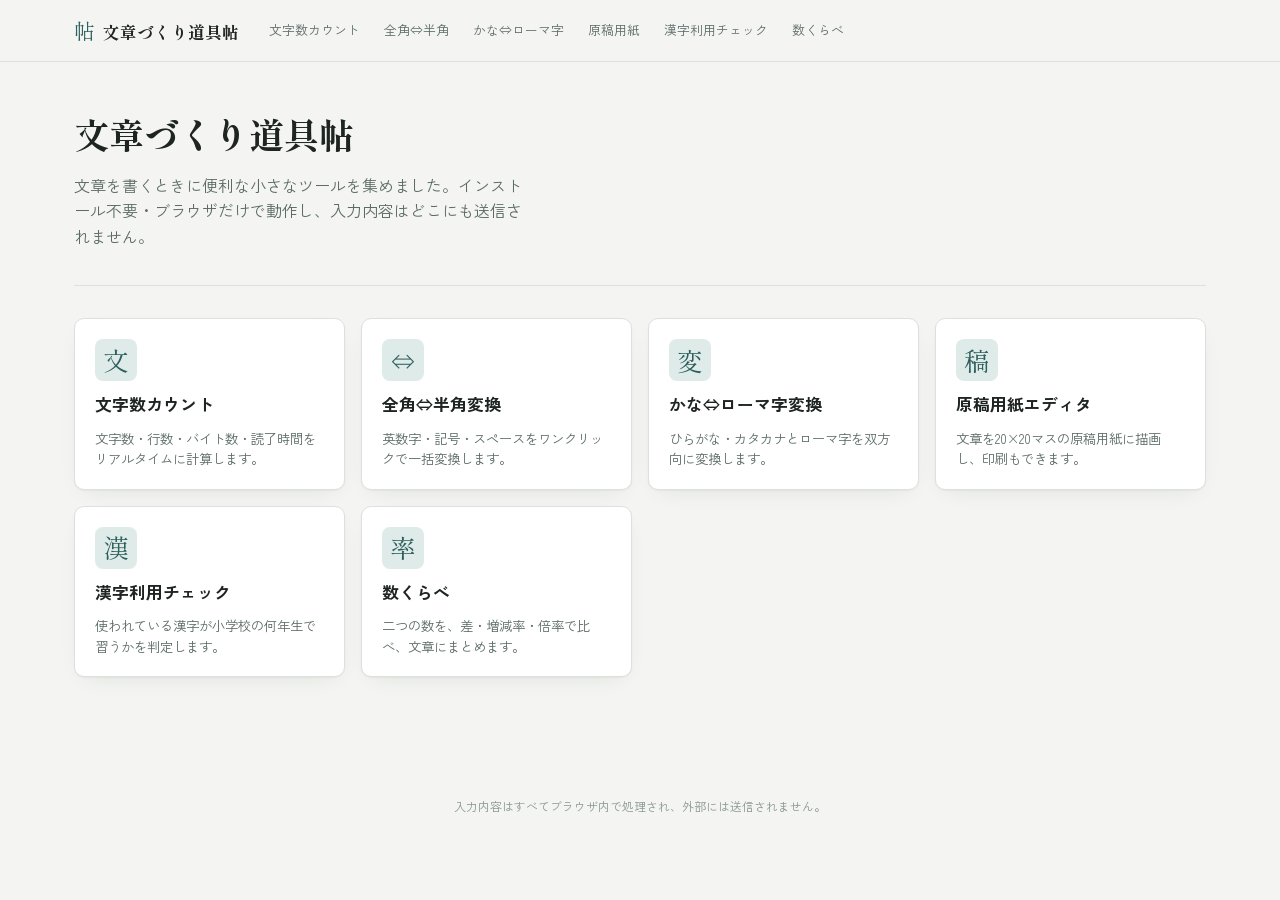
==== index.html @ d32aa41b "数くらべ: 文章枠に小見出しを追加、注意文の余白調整、ツール名を変更 1. 結果タイルと文章枠が並列に見えていたため、文章枠の直上に    既存の小見出し(.stat-group h2)に準じたスタイ" ====
<!DOCTYPE html>
<html lang="ja">
<head>
<meta charset="UTF-8">
<meta name="viewport" content="width=device-width, initial-scale=1">
<title>文章づくり道具帖</title>
<link rel="preconnect" href="https://fonts.googleapis.com">
<link rel="stylesheet" href="https://fonts.googleapis.com/css2?family=Shippori+Mincho:wght@500;700;800&family=Zen+Kaku+Gothic+New:wght@400;500;700&family=JetBrains+Mono:wght@400;500;600&display=swap">
<style>
  :root{
    --bg: #F4F5F2;
    --surface: #FFFFFF;
    --surface-sunken: #ECEFEC;
    --ink: #1D2422;
    --ink-soft: #5C6B67;
    --ink-faint: #8B9793;
    --accent: #2C5F5E;
    --accent-strong: #1B4443;
    --accent-soft: #DFEBE8;
    --line: #DBE1DD;
    --line-strong: #C3CCC7;
    --warn: #A6572B;
    --shadow: 0 1px 2px rgba(20,30,28,0.04), 0 8px 24px -12px rgba(20,30,28,0.12);
    --radius: 10px;
    --g1: #B5892B; --g2: #B0672D; --g3: #A8502F; --g4: #2C5F5E; --g5: #33628F; --g6: #5B4E8F; --gx: #8B9793;
    --g1-bg: #F6ECD6; --g2-bg: #F5E4D6; --g3-bg: #F3DFDA; --g4-bg: #DFEBE8; --g5-bg: #DEE7F0; --g6-bg: #E6E1F0; --gx-bg: #E9EBE9;
  }
  @media (prefers-color-scheme: dark){
    :root:not([data-theme="light"]){
      --bg: #141917; --surface: #1C2321; --surface-sunken: #171D1B;
      --ink: #E8EDEB; --ink-soft: #9DACA7; --ink-faint: #6B7975;
      --accent: #6FBFB4; --accent-strong: #8FD4C9; --accent-soft: #223330;
      --line: #2B3634; --line-strong: #3A4744; --warn: #E0925E;
      --shadow: 0 1px 2px rgba(0,0,0,0.3), 0 8px 24px -12px rgba(0,0,0,0.5);
      --g1: #D9B463; --g2: #D6935F; --g3: #D07F63; --g4: #6FBFB4; --g5: #7FA8D6; --g6: #A79AD9; --gx: #8B9793;
      --g1-bg: #2E2A1C; --g2-bg: #2E241B; --g3-bg: #2E211D; --g4-bg: #1C2A28; --g5-bg: #1C242E; --g6-bg: #26212E; --gx-bg: #22282A;
    }
  }
  :root[data-theme="dark"]{
    --bg: #141917; --surface: #1C2321; --surface-sunken: #171D1B;
    --ink: #E8EDEB; --ink-soft: #9DACA7; --ink-faint: #6B7975;
    --accent: #6FBFB4; --accent-strong: #8FD4C9; --accent-soft: #223330;
    --line: #2B3634; --line-strong: #3A4744; --warn: #E0925E;
    --shadow: 0 1px 2px rgba(0,0,0,0.3), 0 8px 24px -12px rgba(0,0,0,0.5);
    --g1: #D9B463; --g2: #D6935F; --g3: #D07F63; --g4: #6FBFB4; --g5: #7FA8D6; --g6: #A79AD9; --gx: #8B9793;
    --g1-bg: #2E2A1C; --g2-bg: #2E241B; --g3-bg: #2E211D; --g4-bg: #1C2A28; --g5-bg: #1C242E; --g6-bg: #26212E; --gx-bg: #22282A;
  }

  *{ box-sizing: border-box; }
  body{
    margin: 0;
    background: var(--bg);
    color: var(--ink);
    font-family: "Zen Kaku Gothic New", "Hiragino Kaku Gothic ProN", "Yu Gothic", sans-serif;
    line-height: 1.6;
    -webkit-font-smoothing: antialiased;
  }
  a{ color: inherit; }
  .wrap{ max-width: 1180px; margin: 0 auto; padding: 0 24px 80px; }

  /* ---- top nav ---- */
  header.site-nav{
    position: sticky; top: 0; z-index: 20;
    background: var(--bg);
    border-bottom: 1px solid var(--line);
    backdrop-filter: blur(6px);
  }
  .nav-inner{
    max-width: 1180px; margin: 0 auto; padding: 14px 24px;
    display: flex; align-items: center; gap: 20px; flex-wrap: wrap;
  }
  .brand-link{ display: flex; align-items: baseline; gap: 8px; text-decoration: none; flex: none; }
  .brand-link .mark{ font-family: "Shippori Mincho", serif; font-size: 1.3rem; color: var(--accent); }
  .brand-link .name{ font-family: "Shippori Mincho", serif; font-weight: 700; font-size: 1.05rem; color: var(--ink); }
  nav.tool-links{ display: flex; gap: 4px; flex-wrap: wrap; }
  nav.tool-links a{
    font-size: 0.8rem; color: var(--ink-soft); text-decoration: none;
    padding: 6px 10px; border-radius: 6px;
  }
  nav.tool-links a:hover{ background: var(--surface-sunken); color: var(--ink); }
  nav.tool-links a.active{ background: var(--accent-soft); color: var(--accent-strong); font-weight: 500; }

  section.view{ display: none; padding-top: 32px; }
  section.view.active{ display: block; }

  /* ---- cover ---- */
  .cover-hero{ padding: 12px 0 36px; border-bottom: 1px solid var(--line); margin-bottom: 32px; }
  .cover-hero h1{
    font-family: "Shippori Mincho", serif; font-weight: 800; font-size: 2.2rem;
    margin: 0 0 10px; text-wrap: balance;
  }
  .cover-hero p{ color: var(--ink-soft); max-width: 56ch; margin: 0; }
  .card-grid{
    display: grid; grid-template-columns: repeat(auto-fill, minmax(260px, 1fr)); gap: 16px;
  }
  .tool-card{
    background: var(--surface); border: 1px solid var(--line); border-radius: var(--radius);
    box-shadow: var(--shadow); padding: 20px; text-decoration: none; color: inherit;
    display: flex; flex-direction: column; gap: 10px;
    transition: transform 0.12s ease, border-color 0.12s ease;
  }
  .tool-card:hover{ transform: translateY(-2px); border-color: var(--accent); }
  .tool-card .icon{
    font-family: "Shippori Mincho", serif; font-size: 1.6rem; color: var(--accent);
    width: 42px; height: 42px; display: flex; align-items: center; justify-content: center;
    background: var(--accent-soft); border-radius: 8px;
  }
  .tool-card h3{ margin: 0; font-size: 1.05rem; }
  .tool-card p{ margin: 0; font-size: 0.84rem; color: var(--ink-soft); line-height: 1.5; }

  /* ---- shared tool chrome ---- */
  .tool-header{ margin-bottom: 20px; }
  .tool-header .back{ font-size: 0.78rem; color: var(--ink-faint); text-decoration: none; }
  .tool-header .back:hover{ color: var(--accent-strong); }
  .tool-header h2{ font-family: "Shippori Mincho", serif; font-size: 1.5rem; margin: 6px 0 4px; }
  .tool-header .desc{ color: var(--ink-soft); font-size: 0.88rem; margin: 0; }

  .panel{ background: var(--surface); border: 1px solid var(--line); border-radius: var(--radius); box-shadow: var(--shadow); }
  .stack{ display: flex; flex-direction: column; gap: 16px; }

  label.check{
    display: inline-flex; align-items: center; gap: 6px; font-size: 0.82rem;
    color: var(--ink-soft); cursor: pointer; user-select: none;
  }
  label.check input{ accent-color: var(--accent); width: 15px; height: 15px; }

  button{
    font-family: inherit; font-size: 0.82rem; border-radius: 7px; border: 1px solid var(--line-strong);
    background: var(--surface); color: var(--ink); padding: 7px 13px; cursor: pointer;
    transition: background 0.12s ease, border-color 0.12s ease, transform 0.05s ease;
  }
  button:hover{ background: var(--surface-sunken); border-color: var(--ink-faint); }
  button:active{ transform: translateY(1px); }
  button:focus-visible, textarea:focus-visible, input:focus-visible{ outline: 2px solid var(--accent); outline-offset: 2px; }
  button.primary{ background: var(--accent); border-color: var(--accent); color: var(--surface); font-weight: 500; }
  button.primary:hover{ background: var(--accent-strong); border-color: var(--accent-strong); }
  button.ghost{ border-color: transparent; background: transparent; color: var(--ink-soft); }
  button.ghost:hover{ background: var(--surface-sunken); color: var(--ink); }
  button.seg{ border-radius: 0; }
  button.seg:first-child{ border-radius: 7px 0 0 7px; }
  button.seg:last-child{ border-radius: 0 7px 7px 0; }
  button.seg.active{ background: var(--accent); border-color: var(--accent); color: var(--surface); }
  button:disabled{ opacity: 0.45; cursor: not-allowed; }

  textarea{
    width: 100%; background: var(--surface-sunken); border: 1px solid var(--line); border-radius: 8px;
    padding: 14px 16px; font-family: "Zen Kaku Gothic New", sans-serif; font-size: 1rem;
    line-height: 1.6; color: var(--ink); resize: vertical;
  }
  textarea::placeholder{ color: var(--ink-faint); }
  textarea.mono{ font-family: "JetBrains Mono", ui-monospace, monospace; font-size: 0.92rem; }

  input[type="number"]{
    width: 90px; background: var(--surface-sunken); border: 1px solid var(--line); border-radius: 7px;
    padding: 7px 10px; font-family: "JetBrains Mono", monospace; font-size: 0.9rem; color: var(--ink);
  }

  .toolbar{ display: flex; align-items: center; justify-content: space-between; flex-wrap: wrap; gap: 10px; padding: 16px 18px 0; }
  .toolbar-group{ display: flex; align-items: center; gap: 8px; flex-wrap: wrap; }
  .tool-body{ padding: 16px 18px 18px; }
  .hint{ font-size: 0.76rem; color: var(--ink-faint); margin-top: 8px; }

  .hero-stat{ display: flex; align-items: baseline; gap: 10px; padding: 12px 2px 0; }
  .hero-stat .num{ font-family: "JetBrains Mono", monospace; font-variant-numeric: tabular-nums; font-size: 2.6rem; font-weight: 600; color: var(--accent-strong); line-height: 1; }
  .hero-stat .unit{ color: var(--ink-soft); font-size: 0.95rem; }
  .hero-stat .label{ margin-left: auto; color: var(--ink-faint); font-size: 0.78rem; }

  .side{ display: flex; flex-direction: column; gap: 16px; }
  .stat-group{ padding: 16px 18px 18px; }
  .stat-group h2{ font-size: 0.72rem; font-weight: 700; letter-spacing: 0.08em; text-transform: uppercase; color: var(--ink-faint); margin: 0 0 12px; }
  .stat-grid{ display: grid; grid-template-columns: repeat(2, 1fr); gap: 10px; }
  .stat-tile{ background: var(--surface-sunken); border: 1px solid var(--line); border-radius: 8px; padding: 10px 12px; }
  .stat-tile .val{ font-family: "JetBrains Mono", monospace; font-variant-numeric: tabular-nums; font-size: 1.15rem; font-weight: 600; color: var(--ink); }
  .stat-tile .val .u{ font-size: 0.72rem; color: var(--ink-soft); font-weight: 400; margin-left: 2px; }
  .stat-tile .lbl{ font-size: 0.72rem; color: var(--ink-soft); margin-top: 2px; }
  .approx-note{ font-size: 0.68rem; color: var(--ink-faint); margin-top: 10px; }

  .layout-2col{ display: grid; grid-template-columns: minmax(0, 1.5fr) minmax(280px, 1fr); gap: 24px; align-items: start; }
  @media (max-width: 860px){ .layout-2col{ grid-template-columns: 1fr; } }

  /* ---- ratio tool ---- */
  .rt-guide{ font-size: 0.85rem; color: var(--ink-soft); margin: 0; }
  .rt-inputs{ display: flex; align-items: flex-end; gap: 18px; }
  .rt-field{ display: flex; flex-direction: column; gap: 6px; }
  .rt-field label{ font-size: 0.78rem; color: var(--ink-soft); }
  .rt-field input[type="number"]{ width: 130px; font-size: 1.05rem; padding: 9px 12px; }
  .rt-arrow{ font-size: 1.4rem; color: var(--ink-faint); padding-bottom: 10px; }
  @media (max-width: 520px){
    .rt-inputs{ flex-direction: column; align-items: stretch; gap: 12px; }
    .rt-arrow{ align-self: center; transform: rotate(90deg); padding-bottom: 0; }
  }
  .rt-grid{ grid-template-columns: repeat(3, 1fr); }
  .rt-grid .stat-tile{ padding: 10px; }
  .rt-grid .stat-tile .val{ font-size: 1.05rem; }
  .rt-dash{ color: var(--ink-faint); font-weight: 400; }
  .rt-note{ font-size: 0.82rem; color: var(--ink-soft); margin: 16px 0 0; }
  .rt-sentence-label{
    font-size: 0.72rem; font-weight: 700; letter-spacing: 0.08em; text-transform: uppercase;
    color: var(--ink-faint); margin: 10px 0 6px;
  }
  .rt-sentence{
    position: relative; background: var(--surface-sunken); border: 1px solid var(--line);
    border-radius: 8px; padding: 16px 96px 16px 18px; font-size: 0.95rem; line-height: 1.7; margin: 0;
  }
  .rt-sentence .copy-inline{ position: absolute; top: 10px; right: 10px; font-size: 0.74rem; padding: 4px 10px; }

  /* ---- genkou ---- */
  .genkou-controls{ display: flex; align-items: center; gap: 10px; flex-wrap: wrap; margin: 14px 0; }
  .sheet-pager{ display: flex; align-items: center; gap: 8px; font-size: 0.85rem; color: var(--ink-soft); }
  .genkou-sheets{ display: flex; flex-direction: column; gap: 28px; }
  .genkou-sheet{ display: none; }
  .genkou-sheet.active{ display: block; }
  .genkou-sheet .sheet-label{ font-size: 0.74rem; color: var(--ink-faint); margin-bottom: 6px; }
  .gk-grid{
    display: grid; grid-template-columns: repeat(20, 1fr); grid-template-rows: repeat(20, 1fr);
    border-left: 1px solid var(--line-strong); border-top: 1px solid var(--line-strong);
    background: var(--surface); aspect-ratio: 1; max-width: 640px;
  }
  .gk-cell{
    position: relative; border-right: 1px solid var(--line); border-bottom: 1px solid var(--line);
    display: flex; align-items: center; justify-content: center;
    font-family: "Shippori Mincho", serif; font-size: clamp(7px, 1.55vw, 15px); color: var(--ink);
  }
  .gk-cell .trail{
    position: absolute; right: 1px; bottom: 0px; font-size: 0.62em; color: var(--ink-soft); line-height: 1;
  }

  /* ---- kanji check ---- */
  .kanji-output{
    background: var(--surface-sunken); border: 1px solid var(--line); border-radius: 8px;
    padding: 16px 18px; font-size: 1.05rem; line-height: 2.1; white-space: pre-wrap; word-break: break-word;
  }
  .kanji-output .k{ border-radius: 4px; padding: 0 1px; }
  .kanji-output .k1{ background: var(--g1-bg); color: var(--g1); }
  .kanji-output .k2{ background: var(--g2-bg); color: var(--g2); }
  .kanji-output .k3{ background: var(--g3-bg); color: var(--g3); }
  .kanji-output .k4{ background: var(--g4-bg); color: var(--g4); }
  .kanji-output .k5{ background: var(--g5-bg); color: var(--g5); }
  .kanji-output .k6{ background: var(--g6-bg); color: var(--g6); }
  .kanji-output .kx{ background: var(--gx-bg); color: var(--gx); text-decoration: underline dotted; }
  .legend{ display: flex; gap: 10px; flex-wrap: wrap; margin-top: 14px; font-size: 0.76rem; color: var(--ink-soft); }
  .legend span{ display: inline-flex; align-items: center; gap: 5px; }
  .legend i{ width: 12px; height: 12px; border-radius: 3px; display: inline-block; }

  .toast{
    position: fixed; bottom: 20px; left: 50%; transform: translateX(-50%) translateY(8px);
    background: var(--accent-strong); color: var(--surface); padding: 9px 18px; border-radius: 999px;
    font-size: 0.82rem; opacity: 0; pointer-events: none; transition: opacity 0.15s ease, transform 0.15s ease;
    box-shadow: var(--shadow); z-index: 50;
  }
  .toast.show{ opacity: 1; transform: translateX(-50%) translateY(0); }

  footer.site-footer{ text-align: center; color: var(--ink-faint); font-size: 0.74rem; padding: 40px 0 10px; }

  @media (prefers-reduced-motion: reduce){ *{ transition: none !important; } }

  @media print{
    header.site-nav, .cover-hero, .card-grid, .tool-header, .toolbar, footer.site-footer,
    .layout-2col > aside, .genkou-controls, textarea, .hint{ display: none !important; }
    body{ background: #fff; }
    .genkou-sheet{ display: block !important; page-break-after: always; }
    .gk-grid{ max-width: 100%; }
  }
</style>
</head>
<body>

<header class="site-nav">
  <div class="nav-inner">
    <a class="brand-link" href="#/"><span class="mark">帖</span><span class="name">文章づくり道具帖</span></a>
    <nav class="tool-links">
      <a href="#/count" data-route="count">文字数カウント</a>
      <a href="#/zenhan" data-route="zenhan">全角⇔半角</a>
      <a href="#/kana" data-route="kana">かな⇔ローマ字</a>
      <a href="#/genkou" data-route="genkou">原稿用紙</a>
      <a href="#/kanji" data-route="kanji">漢字利用チェック</a>
      <a href="#/ratio" data-route="ratio">数くらべ</a>
    </nav>
  </div>
</header>

<div class="wrap">

  <!-- ===== COVER ===== -->
  <section class="view" id="view-cover">
    <div class="cover-hero">
      <h1>文章づくり道具帖</h1>
      <p>文章を書くときに便利な小さなツールを集めました。インストール不要・ブラウザだけで動作し、入力内容はどこにも送信されません。</p>
    </div>
    <div class="card-grid">
      <a class="tool-card" href="#/count">
        <span class="icon">文</span>
        <h3>文字数カウント</h3>
        <p>文字数・行数・バイト数・読了時間をリアルタイムに計算します。</p>
      </a>
      <a class="tool-card" href="#/zenhan">
        <span class="icon">⇔</span>
        <h3>全角⇔半角変換</h3>
        <p>英数字・記号・スペースをワンクリックで一括変換します。</p>
      </a>
      <a class="tool-card" href="#/kana">
        <span class="icon">変</span>
        <h3>かな⇔ローマ字変換</h3>
        <p>ひらがな・カタカナとローマ字を双方向に変換します。</p>
      </a>
      <a class="tool-card" href="#/genkou">
        <span class="icon">稿</span>
        <h3>原稿用紙エディタ</h3>
        <p>文章を20×20マスの原稿用紙に描画し、印刷もできます。</p>
      </a>
      <a class="tool-card" href="#/kanji">
        <span class="icon">漢</span>
        <h3>漢字利用チェック</h3>
        <p>使われている漢字が小学校の何年生で習うかを判定します。</p>
      </a>
      <a class="tool-card" href="#/ratio">
        <span class="icon">率</span>
        <h3>数くらべ</h3>
        <p>二つの数を、差・増減率・倍率で比べ、文章にまとめます。</p>
      </a>
    </div>
  </section>

  <!-- ===== 文字数カウント ===== -->
  <section class="view" id="view-count">
    <div class="tool-header">
      <a class="back" href="#/">← 道具帖トップ</a>
      <h2>文字数カウント</h2>
      <p class="desc">貼り付けるだけで、文字数・バイト数・読了時間をその場で計算します。</p>
    </div>

    <main class="layout-2col">
      <section class="panel">
        <div class="toolbar">
          <div class="toolbar-group">
            <label class="check"><input type="checkbox" id="cnt-realtime" checked> リアルタイムにカウント</label>
            <button id="cnt-countBtn" style="display:none;">カウントする</button>
          </div>
          <div class="toolbar-group">
            <button id="cnt-copyBtn" class="ghost">コピー</button>
            <button id="cnt-resetBtn" class="ghost">リセット</button>
          </div>
        </div>
        <div class="tool-body">
          <textarea id="cnt-input" aria-label="カウントする文章の入力欄" style="min-height:380px;" placeholder="ここに文章を入力、または貼り付けてください…"></textarea>
          <div class="hero-stat">
            <span class="num" id="cnt-hero">0</span>
            <span class="unit">文字</span>
            <span class="label">文字数</span>
          </div>
        </div>
      </section>

      <aside class="side">
        <div class="panel stat-group">
          <h2>文字数の内訳</h2>
          <div class="stat-grid">
            <div class="stat-tile"><div class="val" id="cnt-noNewline">0<span class="u">文字</span></div><div class="lbl">改行を除く</div></div>
            <div class="stat-tile"><div class="val" id="cnt-noSpace">0<span class="u">文字</span></div><div class="lbl">改行・空白を除く</div></div>
            <div class="stat-tile"><div class="val" id="cnt-lines">0<span class="u">行</span></div><div class="lbl">行数</div></div>
            <div class="stat-tile"><div class="val" id="cnt-sheets">0<span class="u">枚</span></div><div class="lbl">原稿用紙（400字詰）</div></div>
            <div class="stat-tile"><div class="val" id="cnt-variants">0<span class="u">文字</span></div><div class="lbl">異体字</div></div>
            <div class="stat-tile"><div class="val" id="cnt-words">0<span class="u">語</span></div><div class="lbl">英単語数</div></div>
          </div>
        </div>
        <div class="panel stat-group">
          <h2>バイト数</h2>
          <div class="stat-grid">
            <div class="stat-tile"><div class="val" id="cnt-utf8">0<span class="u">B</span></div><div class="lbl">UTF-8</div></div>
            <div class="stat-tile"><div class="val" id="cnt-utf16">0<span class="u">B</span></div><div class="lbl">UTF-16</div></div>
            <div class="stat-tile"><div class="val" id="cnt-sjis">0<span class="u">B</span></div><div class="lbl">Shift-JIS（概算）</div></div>
            <div class="stat-tile"><div class="val" id="cnt-euc">0<span class="u">B</span></div><div class="lbl">EUC-JP（概算）</div></div>
            <div class="stat-tile"><div class="val" id="cnt-jis">0<span class="u">B</span></div><div class="lbl">JIS（概算）</div></div>
          </div>
          <div class="approx-note">※ Shift-JIS・EUC-JP・JISは主要な文字集合をもとにした概算値です。</div>
        </div>
        <div class="panel stat-group">
          <h2>読了・発表の目安</h2>
          <div class="stat-grid">
            <div class="stat-tile"><div class="val" id="cnt-read">0秒</div><div class="lbl">読了時間（黙読）</div></div>
            <div class="stat-tile"><div class="val" id="cnt-speak">0秒</div><div class="lbl">発表時間（朗読）</div></div>
          </div>
        </div>
      </aside>
    </main>
  </section>

  <!-- ===== 全角半角 ===== -->
  <section class="view" id="view-zenhan">
    <div class="tool-header">
      <a class="back" href="#/">← 道具帖トップ</a>
      <h2>全角⇔半角変換</h2>
      <p class="desc">英数字・記号・スペースを対象に、全角⇔半角を一括変換します（半角カナは対象外）。</p>
    </div>
    <div class="panel">
      <div class="tool-body stack">
        <textarea id="zh-input" aria-label="全角⇔半角変換する文章の入力欄" style="min-height:160px;" placeholder="変換したい文章を入力してください…"></textarea>
        <div class="toolbar-group">
          <button class="primary" id="zh-toHalf">全角 → 半角</button>
          <button class="primary" id="zh-toFull">半角 → 全角</button>
          <button class="ghost" id="zh-copy">結果をコピー</button>
          <button class="ghost" id="zh-reset">リセット</button>
        </div>
        <textarea id="zh-output" class="mono" aria-label="全角⇔半角変換結果の出力欄" style="min-height:160px;" placeholder="変換結果がここに表示されます" readonly></textarea>
      </div>
    </div>
  </section>

  <!-- ===== かな⇔ローマ字 ===== -->
  <section class="view" id="view-kana">
    <div class="tool-header">
      <a class="back" href="#/">← 道具帖トップ</a>
      <h2>かな⇔ローマ字変換</h2>
      <p class="desc">ひらがな・カタカナをヘボン式ローマ字に、またはローマ字をひらがなに変換します（漢字はそのまま出力されます）。</p>
    </div>
    <div class="panel">
      <div class="tool-body stack">
        <div class="toolbar-group">
          <button class="seg active" id="kn-mode-toRomaji">かな → ローマ字</button>
          <button class="seg" id="kn-mode-toKana">ローマ字 → かな</button>
        </div>
        <textarea id="kn-input" aria-label="かな⇔ローマ字変換する文章の入力欄" style="min-height:140px;" placeholder="変換したい文章を入力してください…"></textarea>
        <div class="toolbar-group">
          <button class="primary" id="kn-convert">変換する</button>
          <button class="ghost" id="kn-copy">結果をコピー</button>
          <button class="ghost" id="kn-reset">リセット</button>
        </div>
        <textarea id="kn-output" class="mono" aria-label="かな⇔ローマ字変換結果の出力欄" style="min-height:140px;" placeholder="変換結果がここに表示されます" readonly></textarea>
        <div class="hint" id="kn-hint">拗音・促音・長音（ー）に対応した簡易変換です。</div>
      </div>
    </div>
  </section>

  <!-- ===== 原稿用紙 ===== -->
  <section class="view" id="view-genkou">
    <div class="tool-header">
      <a class="back" href="#/">← 道具帖トップ</a>
      <h2>原稿用紙エディタ</h2>
      <p class="desc">入力した文章を20×20マス（400字詰め）の横書き原稿用紙に描画します。段落の先頭は1マス字下げされます。</p>
    </div>
    <div class="panel">
      <div class="tool-body stack">
        <textarea id="gk-input" aria-label="原稿用紙に描画する文章の入力欄" style="min-height:140px;" placeholder="原稿用紙に描画したい文章を入力してください…"></textarea>
        <div class="genkou-controls">
          <button class="primary" id="gk-render">原稿用紙に描画する</button>
          <button class="ghost" id="gk-print">印刷する</button>
          <button class="ghost" id="gk-reset">リセット</button>
          <span class="sheet-pager" id="gk-pager" style="display:none;">
            <button class="ghost" id="gk-prev">‹ 前へ</button>
            <span id="gk-pageLabel">1 / 1 枚</span>
            <button class="ghost" id="gk-next">次へ ›</button>
          </span>
        </div>
        <div class="genkou-sheets" id="gk-sheets"></div>
        <div class="hint">簡易版です。句読点・閉じかっこ類は行頭に来ないよう前の行末のマスにまとめます。</div>
      </div>
    </div>
  </section>

  <!-- ===== 漢字利用チェック ===== -->
  <section class="view" id="view-kanji">
    <div class="tool-header">
      <a class="back" href="#/">← 道具帖トップ</a>
      <h2>漢字利用チェック</h2>
      <p class="desc">文章に使われている漢字が、小学校の何年生で習う教育漢字かを判定します（学年別漢字配当表 全1026字に基づく）。</p>
    </div>
    <div class="panel">
      <div class="tool-body stack">
        <textarea id="kj-input" aria-label="漢字利用チェックする文章の入力欄" style="min-height:140px;" placeholder="チェックしたい文章を入力してください…"></textarea>
        <div class="toolbar-group">
          <button class="primary" id="kj-check">チェックする</button>
          <button class="ghost" id="kj-reset">リセット</button>
        </div>
      </div>
    </div>

    <div class="layout-2col" style="margin-top:20px;" id="kj-results" hidden>
      <section class="panel">
        <div class="tool-body">
          <div class="kanji-output" id="kj-highlighted"></div>
          <div class="legend">
            <span><i style="background:var(--g1-bg);border:1px solid var(--g1);"></i>小1</span>
            <span><i style="background:var(--g2-bg);border:1px solid var(--g2);"></i>小2</span>
            <span><i style="background:var(--g3-bg);border:1px solid var(--g3);"></i>小3</span>
            <span><i style="background:var(--g4-bg);border:1px solid var(--g4);"></i>小4</span>
            <span><i style="background:var(--g5-bg);border:1px solid var(--g5);"></i>小5</span>
            <span><i style="background:var(--g6-bg);border:1px solid var(--g6);"></i>小6</span>
            <span><i style="background:var(--gx-bg);border:1px solid var(--gx);"></i>対象外（中学以降 等）</span>
          </div>
        </div>
      </section>
      <aside class="side">
        <div class="panel stat-group">
          <h2>判定サマリー</h2>
          <div class="stat-grid">
            <div class="stat-tile" style="grid-column:1/-1;"><div class="val" id="kj-maxgrade">-</div><div class="lbl">最高学年（対象外を除く）</div></div>
            <div class="stat-tile"><div class="val" id="kj-total">0<span class="u">字</span></div><div class="lbl">漢字の異なり数</div></div>
            <div class="stat-tile"><div class="val" id="kj-other">0<span class="u">字</span></div><div class="lbl">対象外の漢字数</div></div>
          </div>
        </div>
        <div class="panel stat-group">
          <h2>学年別の内訳</h2>
          <div class="stat-grid" id="kj-breakdown"></div>
        </div>
      </aside>
    </div>
  </section>

  <!-- ===== 数くらべ ===== -->
  <section class="view" id="view-ratio">
    <div class="tool-header">
      <a class="back" href="#/">← 道具帖トップ</a>
      <h2>数くらべ</h2>
      <p class="desc">二つの数を入力すると、その関係を差・増減率・倍率で測り、文章にまとめます。</p>
    </div>
    <div class="panel">
      <div class="tool-body stack">
        <p class="rt-guide">左の数を基準に、右の数との関係を測ります。</p>
        <div class="rt-inputs">
          <div class="rt-field">
            <label for="rt-a">基準の数</label>
            <input type="number" id="rt-a" aria-label="基準の数の入力欄" inputmode="decimal" placeholder="120">
          </div>
          <div class="rt-arrow" aria-hidden="true">→</div>
          <div class="rt-field">
            <label for="rt-b">比べる数</label>
            <input type="number" id="rt-b" aria-label="比べる数の入力欄" inputmode="decimal" placeholder="150">
          </div>
        </div>
        <label class="check"><input type="checkbox" id="rt-percent"> この数値は％です</label>
        <div class="toolbar-group">
          <button class="ghost" id="rt-reset">リセット</button>
        </div>
        <div id="rt-results" hidden>
          <div class="stat-grid rt-grid">
            <div class="stat-tile"><div class="val" id="rt-diff">—</div><div class="lbl" id="rt-diff-lbl">差</div></div>
            <div class="stat-tile"><div class="val" id="rt-pct">—</div><div class="lbl">増減率</div></div>
            <div class="stat-tile"><div class="val" id="rt-ratio">—</div><div class="lbl">倍率</div></div>
          </div>
          <p class="rt-note" id="rt-note" hidden></p>
          <div class="rt-sentence-label">文章にすると</div>
          <div class="rt-sentence" id="rt-sentence-box">
            <button class="ghost copy-inline" id="rt-copy" aria-label="結果の文章をコピー">コピー</button>
            <span id="rt-sentence"></span>
          </div>
        </div>
      </div>
    </div>
  </section>

</div>

<footer class="site-footer">入力内容はすべてブラウザ内で処理され、外部には送信されません。</footer>
<div class="toast" id="toast"></div>

<script>
(function(){
  "use strict";

  /* ===================== shared utilities ===================== */
  const toast = document.getElementById('toast');
  function showToast(msg){
    toast.textContent = msg;
    toast.classList.add('show');
    clearTimeout(showToast._t);
    showToast._t = setTimeout(()=> toast.classList.remove('show'), 1600);
  }
  async function copyText(text){
    try{ await navigator.clipboard.writeText(text); showToast('コピーしました'); }
    catch(e){ showToast('コピーに失敗しました'); }
  }
  function fmtNum(n){ return n.toLocaleString('ja-JP'); }
  function escapeHtml(s){
    return s.replace(/[&<>"']/g, c => ({'&':'&amp;','<':'&lt;','>':'&gt;','"':'&quot;',"'":'&#39;'}[c]));
  }

  /* ===================== 原稿用紙レイアウト (共有) ===================== */
  const KINSOKU_HEAD_FORBID = new Set(['。','、','，','．','）','」','』','】','〉','》','・','！','？','ー','々','ゝ','ゞ','ぁ','ぃ','ぅ','ぇ','ぉ','ゃ','ゅ','ょ','っ',')',']','}',',','.']);
  const GENKOU_OPEN_BRACKETS = new Set(['「','『','（','〈','《','【','［']);
  const GENKOU_COLS = 20, GENKOU_ROWS = 20, GENKOU_PER_SHEET = GENKOU_COLS * GENKOU_ROWS;

  function layoutGenkou(text){
    const sheets = [[]];
    let cur = sheets[0];
    let col = 0;
    let lastCell = null;
    function newSheetIfNeeded(){
      if (cur.length >= GENKOU_PER_SHEET){ cur = []; sheets.push(cur); }
    }
    function placeBlank(){
      newSheetIfNeeded();
      const cell = {main:null, trail:null};
      cur.push(cell);
      lastCell = cell;
      col = (col+1) % GENKOU_COLS;
    }
    function placeChar(ch){
      if (col === 0 && KINSOKU_HEAD_FORBID.has(ch) && lastCell && lastCell.main && !lastCell.trail){
        lastCell.trail = ch;
        return;
      }
      newSheetIfNeeded();
      const cell = {main: ch, trail: null};
      cur.push(cell);
      lastCell = cell;
      col = (col+1) % GENKOU_COLS;
    }
    const paragraphs = text.split('\n');
    paragraphs.forEach((para, pIdx) => {
      if (pIdx > 0) while (col !== 0) placeBlank();
      const chars = Array.from(para);
      if (chars.length > 0 && (chars[0] === '　' || chars[0] === ' ')){
        chars.shift();
      }
      if (!(chars.length > 0 && GENKOU_OPEN_BRACKETS.has(chars[0]))){
        placeBlank();
      }
      for (const ch of chars) placeChar(ch);
    });
    return sheets;
  }

  /* ===================== router ===================== */
  const VIEWS = ['cover','count','zenhan','kana','genkou','kanji','ratio'];
  function currentRoute(){
    const h = location.hash.replace(/^#\/?/, '');
    return VIEWS.includes(h) ? h : 'cover';
  }
  function renderRoute(){
    const route = currentRoute();
    VIEWS.forEach(v => {
      const el = document.getElementById('view-' + v);
      if (el) el.classList.toggle('active', v === route);
    });
    document.querySelectorAll('.tool-links a').forEach(a => {
      a.classList.toggle('active', a.dataset.route === route);
    });
    window.scrollTo(0, 0);
  }
  window.addEventListener('hashchange', renderRoute);
  renderRoute();

  /* ===================== 文字数カウント ===================== */
  (function initCount(){
    const input = document.getElementById('cnt-input');
    const realtime = document.getElementById('cnt-realtime');
    const countBtn = document.getElementById('cnt-countBtn');
    const resetBtn = document.getElementById('cnt-resetBtn');
    const copyBtn = document.getElementById('cnt-copyBtn');

    const VARIANT_RE = /[︀-️\u{E0100}-\u{E01EF}]/gu;
    const JP_RE = /[぀-ヿ㐀-䶿一-鿿＀-￯　-〿]/;

    function computeStats(text){
      const codepoints = Array.from(text);
      const total = codepoints.length;
      const noNewline = codepoints.filter(c => c !== '\n' && c !== '\r').length;
      const wsSet = new Set(['\n','\r','\t',' ','　']);
      const noSpace = codepoints.filter(c => !wsSet.has(c)).length;
      const lines = text === '' ? 0 : text.split('\n').length;
      const sheets = total === 0 ? 0 : layoutGenkou(text).length;
      const variants = (text.match(VARIANT_RE) || []).length;
      const utf8Bytes = new TextEncoder().encode(text).length;
      const utf16Bytes = text.length * 2;

      let sjisBytes = 0, eucBytes = 0;
      for (const c of codepoints){
        const cp = c.codePointAt(0);
        if (cp <= 0x7E){ sjisBytes += 1; eucBytes += 1; }
        else if (cp >= 0xFF61 && cp <= 0xFF9F){ sjisBytes += 1; eucBytes += 2; }
        else { sjisBytes += 2; eucBytes += 2; }
      }
      let jisBytes = 0, mode = 'ascii';
      for (const c of codepoints){
        const cp = c.codePointAt(0);
        const isAscii = cp <= 0x7E;
        if (isAscii){ if (mode !== 'ascii'){ jisBytes += 3; mode = 'ascii'; } jisBytes += 1; }
        else { if (mode !== 'jis'){ jisBytes += 3; mode = 'jis'; } jisBytes += 2; }
      }
      if (mode === 'jis') jisBytes += 3;

      let jpChars = 0;
      for (const c of codepoints) if (JP_RE.test(c)) jpChars++;
      const englishWords = (text.match(/[A-Za-z]+(?:['’][A-Za-z]+)?/g) || []).length;
      const readMin = jpChars/600 + englishWords/200;
      const speakMin = jpChars/300 + englishWords/150;

      return {total, noNewline, noSpace, lines, sheets, variants, utf8Bytes, utf16Bytes, sjisBytes, eucBytes, jisBytes, englishWords, readMin, speakMin};
    }
    function formatDuration(min){
      if (min <= 0) return '0秒';
      const totalSec = Math.round(min*60);
      const m = Math.floor(totalSec/60), s = totalSec % 60;
      if (m === 0) return `${s}秒`;
      if (s === 0) return `${m}分`;
      return `${m}分${s}秒`;
    }
    function render(){
      const s = computeStats(input.value);
      document.getElementById('cnt-hero').textContent = fmtNum(s.total);
      document.getElementById('cnt-noNewline').innerHTML = fmtNum(s.noNewline)+'<span class="u">文字</span>';
      document.getElementById('cnt-noSpace').innerHTML = fmtNum(s.noSpace)+'<span class="u">文字</span>';
      document.getElementById('cnt-lines').innerHTML = fmtNum(s.lines)+'<span class="u">行</span>';
      document.getElementById('cnt-sheets').innerHTML = fmtNum(s.sheets)+'<span class="u">枚</span>';
      document.getElementById('cnt-variants').innerHTML = fmtNum(s.variants)+'<span class="u">文字</span>';
      document.getElementById('cnt-words').innerHTML = fmtNum(s.englishWords)+'<span class="u">語</span>';
      document.getElementById('cnt-utf8').innerHTML = fmtNum(s.utf8Bytes)+'<span class="u">B</span>';
      document.getElementById('cnt-utf16').innerHTML = fmtNum(s.utf16Bytes)+'<span class="u">B</span>';
      document.getElementById('cnt-sjis').innerHTML = fmtNum(s.sjisBytes)+'<span class="u">B</span>';
      document.getElementById('cnt-euc').innerHTML = fmtNum(s.eucBytes)+'<span class="u">B</span>';
      document.getElementById('cnt-jis').innerHTML = fmtNum(s.jisBytes)+'<span class="u">B</span>';
      document.getElementById('cnt-read').textContent = formatDuration(s.readMin);
      document.getElementById('cnt-speak').textContent = formatDuration(s.speakMin);
    }
    function updateRealtimeUI(){
      const on = realtime.checked;
      countBtn.style.display = on ? 'none' : 'inline-block';
      if (on) render();
    }
    input.addEventListener('input', () => { if (realtime.checked) render(); });
    realtime.addEventListener('change', updateRealtimeUI);
    countBtn.addEventListener('click', render);
    resetBtn.addEventListener('click', () => { input.value = ''; render(); input.focus(); });
    copyBtn.addEventListener('click', () => copyText(input.value));
    render(); updateRealtimeUI();
  })();

  /* ===================== 全角⇔半角 ===================== */
  (function initZenhan(){
    const input = document.getElementById('zh-input');
    const output = document.getElementById('zh-output');
    function toHalfWidth(text){
      return text.replace(/[！-～]/g, c => String.fromCharCode(c.charCodeAt(0) - 0xFEE0)).replace(/　/g, ' ');
    }
    function toFullWidth(text){
      return text.replace(/[\x21-\x7E]/g, c => String.fromCharCode(c.charCodeAt(0) + 0xFEE0)).replace(/ /g, '　');
    }
    document.getElementById('zh-toHalf').addEventListener('click', () => { output.value = toHalfWidth(input.value); });
    document.getElementById('zh-toFull').addEventListener('click', () => { output.value = toFullWidth(input.value); });
    document.getElementById('zh-copy').addEventListener('click', () => copyText(output.value));
    document.getElementById('zh-reset').addEventListener('click', () => { input.value = ''; output.value = ''; input.focus(); });
  })();

  /* ===================== かな⇔ローマ字 ===================== */
  const YOUON = {
    'きゃ':'kya','きゅ':'kyu','きょ':'kyo','しゃ':'sha','しゅ':'shu','しょ':'sho',
    'ちゃ':'cha','ちゅ':'chu','ちょ':'cho','にゃ':'nya','にゅ':'nyu','にょ':'nyo',
    'ひゃ':'hya','ひゅ':'hyu','ひょ':'hyo','みゃ':'mya','みゅ':'myu','みょ':'myo',
    'りゃ':'rya','りゅ':'ryu','りょ':'ryo','ぎゃ':'gya','ぎゅ':'gyu','ぎょ':'gyo',
    'じゃ':'ja','じゅ':'ju','じょ':'jo','びゃ':'bya','びゅ':'byu','びょ':'byo',
    'ぴゃ':'pya','ぴゅ':'pyu','ぴょ':'pyo'
  };
  const SINGLE = {
    'あ':'a','い':'i','う':'u','え':'e','お':'o',
    'か':'ka','き':'ki','く':'ku','け':'ke','こ':'ko',
    'さ':'sa','し':'shi','す':'su','せ':'se','そ':'so',
    'た':'ta','ち':'chi','つ':'tsu','て':'te','と':'to',
    'な':'na','に':'ni','ぬ':'nu','ね':'ne','の':'no',
    'は':'ha','ひ':'hi','ふ':'fu','へ':'he','ほ':'ho',
    'ま':'ma','み':'mi','む':'mu','め':'me','も':'mo',
    'や':'ya','ゆ':'yu','よ':'yo',
    'ら':'ra','り':'ri','る':'ru','れ':'re','ろ':'ro',
    'わ':'wa','を':'o','ん':'n',
    'が':'ga','ぎ':'gi','ぐ':'gu','げ':'ge','ご':'go',
    'ざ':'za','じ':'ji','ず':'zu','ぜ':'ze','ぞ':'zo',
    'だ':'da','ぢ':'ji','づ':'zu','で':'de','ど':'do',
    'ば':'ba','び':'bi','ぶ':'bu','べ':'be','ぼ':'bo',
    'ぱ':'pa','ぴ':'pi','ぷ':'pu','ぺ':'pe','ぽ':'po',
    'ゃ':'ya','ゅ':'yu','ょ':'yo',
    '。':'。','、':'、','「':'「','」':'」','・':'・'
  };
  const VOWELS = new Set(['a','i','u','e','o']);

  function kanaToRomaji(text){
    const normalized = text.replace(/[ァ-ヶ]/g, c => String.fromCharCode(c.charCodeAt(0) - 0x60));
    let out = '';
    const chars = Array.from(normalized);
    for (let i = 0; i < chars.length; i++){
      const c = chars[i];
      const two = chars[i] + (chars[i+1] || '');
      if (c === 'ー'){
        const last = out.slice(-1);
        out += VOWELS.has(last) ? last : '';
        continue;
      }
      if (c === 'っ'){
        const nextRomaji = YOUON[two.length===2?chars[i+1]+chars[i+2]:''] || SINGLE[chars[i+1]] || '';
        if (/^[a-z]/.test(nextRomaji)) out += nextRomaji.startsWith('ch') ? 't' : nextRomaji[0];
        continue;
      }
      if (YOUON[two]){ out += YOUON[two]; i++; continue; }
      if (SINGLE[c] !== undefined){ out += SINGLE[c]; continue; }
      out += c;
    }
    return out;
  }

  let ROMAJI_TO_KANA = null;
  function buildReverseMap(){
    if (ROMAJI_TO_KANA) return ROMAJI_TO_KANA;
    const rev = {};
    for (const [kana, romaji] of Object.entries(SINGLE)) if (/^[a-z]+$/.test(romaji) && !(romaji in rev)) rev[romaji] = kana;
    for (const [kana, romaji] of Object.entries(YOUON)) if (!(romaji in rev)) rev[romaji] = kana;
    rev['wo'] = 'を'; rev['di'] = 'ぢ'; rev['du'] = 'づ';
    rev['si'] = 'し'; rev['ti'] = 'ち'; rev['tu'] = 'つ'; rev['hu'] = 'ふ'; rev['zi'] = 'じ';
    ROMAJI_TO_KANA = rev;
    return rev;
  }
  function romajiToKana(text){
    const rev = buildReverseMap();
    const maxLen = Math.max(...Object.keys(rev).map(k => k.length));
    const lower = text.toLowerCase();
    const n = lower.length;
    const consonants = new Set(['b','c','d','f','g','h','j','k','m','p','r','s','t','w','y','z']);
    let out = '', i = 0;
    while (i < n){
      if (lower[i] === 'n' && lower[i+1] === "'"){ out += 'ん'; i += 2; continue; }
      if (consonants.has(lower[i]) && lower[i] === lower[i+1]){ out += 'っ'; i += 1; continue; }
      if (lower[i] === 't' && lower.slice(i+1, i+3) === 'ch'){ out += 'っ'; i += 1; continue; }
      let matched = false;
      for (let len = Math.min(maxLen, n-i); len >= 1; len--){
        const sub = lower.slice(i, i+len);
        if (rev[sub]){ out += rev[sub]; i += len; matched = true; break; }
      }
      if (matched) continue;
      out += text[i]; i += 1;
    }
    return out;
  }

  (function initKana(){
    const input = document.getElementById('kn-input');
    const output = document.getElementById('kn-output');
    const btnToRomaji = document.getElementById('kn-mode-toRomaji');
    const btnToKana = document.getElementById('kn-mode-toKana');
    const convertBtn = document.getElementById('kn-convert');
    const hint = document.getElementById('kn-hint');
    let mode = 'toRomaji';

    function setMode(m){
      mode = m;
      btnToRomaji.classList.toggle('active', m === 'toRomaji');
      btnToKana.classList.toggle('active', m === 'toKana');
      input.placeholder = m === 'toRomaji' ? 'ひらがな・カタカナの文章を入力してください…' : 'ローマ字（例: konnichiha）を入力してください…';
      hint.textContent = m === 'toRomaji'
        ? '拗音・促音・長音（ー）に対応した簡易変換です。漢字はそのまま出力されます。'
        : '促音（kka→っか）や n\' によるん区切りに対応した簡易変換です。';
    }
    btnToRomaji.addEventListener('click', () => setMode('toRomaji'));
    btnToKana.addEventListener('click', () => setMode('toKana'));
    convertBtn.addEventListener('click', () => {
      output.value = mode === 'toRomaji' ? kanaToRomaji(input.value) : romajiToKana(input.value);
    });
    document.getElementById('kn-copy').addEventListener('click', () => copyText(output.value));
    document.getElementById('kn-reset').addEventListener('click', () => { input.value = ''; output.value = ''; input.focus(); });
    setMode('toRomaji');
  })();

  /* ===================== 原稿用紙エディタ ===================== */
  (function initGenkou(){
    const input = document.getElementById('gk-input');
    const renderBtn = document.getElementById('gk-render');
    const printBtn = document.getElementById('gk-print');
    const sheetsEl = document.getElementById('gk-sheets');
    const pager = document.getElementById('gk-pager');
    const pageLabel = document.getElementById('gk-pageLabel');
    const prevBtn = document.getElementById('gk-prev');
    const nextBtn = document.getElementById('gk-next');

    let currentPage = 0, totalSheets = 1;
    function showPage(idx){
      const sheetEls = sheetsEl.querySelectorAll('.genkou-sheet');
      sheetEls.forEach((el, i) => el.classList.toggle('active', i === idx));
      currentPage = idx;
      pageLabel.textContent = `${idx+1} / ${totalSheets} 枚`;
      prevBtn.disabled = idx === 0;
      nextBtn.disabled = idx === totalSheets - 1;
    }

    function render(){
      const text = input.value;
      sheetsEl.innerHTML = '';
      if (!text){ pager.style.display = 'none'; return; }
      const sheets = layoutGenkou(text);
      totalSheets = sheets.length;
      sheets.forEach((sheet, sIdx) => {
        const wrap = document.createElement('div');
        wrap.className = 'genkou-sheet';
        const label = document.createElement('div');
        label.className = 'sheet-label';
        label.textContent = `${sIdx+1}枚目 / 全${totalSheets}枚`;
        const grid = document.createElement('div');
        grid.className = 'gk-grid';
        for (let i = 0; i < GENKOU_PER_SHEET; i++){
          const cellData = sheet[i] || {main:null, trail:null};
          const cell = document.createElement('div');
          cell.className = 'gk-cell';
          if (cellData.main) cell.textContent = cellData.main;
          if (cellData.trail){
            const trail = document.createElement('span');
            trail.className = 'trail';
            trail.textContent = cellData.trail;
            cell.appendChild(trail);
          }
          grid.appendChild(cell);
        }
        wrap.appendChild(label);
        wrap.appendChild(grid);
        sheetsEl.appendChild(wrap);
      });
      pager.style.display = totalSheets > 1 ? 'inline-flex' : 'none';
      showPage(0);
    }
    renderBtn.addEventListener('click', render);
    prevBtn.addEventListener('click', () => { if (currentPage > 0) showPage(currentPage - 1); });
    nextBtn.addEventListener('click', () => { if (currentPage < totalSheets - 1) showPage(currentPage + 1); });
    printBtn.addEventListener('click', () => window.print());
    document.getElementById('gk-reset').addEventListener('click', () => {
      input.value = '';
      sheetsEl.innerHTML = '';
      pager.style.display = 'none';
      pageLabel.textContent = '1 / 1 枚';
      currentPage = 0;
      totalSheets = 1;
      input.focus();
    });
  })();

  /* ===================== 漢字利用チェック ===================== */
  const KYOIKU_KANJI = {
  1: "一右雨円王音下火花貝学気九休玉金空月犬見五口校左三山子四糸字耳七車手十出女小上森人水正生青夕石赤千川先早草足村大男竹中虫町天田土二日入年白八百文木本名目立力林六",
  2: "引羽雲園遠何科夏家歌画回会海絵外角楽活間丸岩顔汽記帰弓牛魚京強教近兄形計元言原戸古午後語工公広交光考行高黄合谷国黒今才細作算止市矢姉思紙寺自時室社弱首秋週春書少場色食心新親図数西声星晴切雪船線前組走多太体台地池知茶昼長鳥朝直通弟店点電刀冬当東答頭同道読内南肉馬売買麦半番父風分聞米歩母方北毎妹万明鳴毛門夜野友用曜来里理話",
  3: "悪安暗医委意育員院飲運泳駅央横屋温化荷界開階寒感漢館岸起期客究急級宮球去橋業曲局銀区苦具君係軽血決研県庫湖向幸港号根祭皿仕死使始指歯詩次事持式実写者主守取酒受州拾終習集住重宿所暑助昭消商章勝乗植申身神真深進世整昔全相送想息速族他打対待代第題炭短談着注柱丁帳調追定庭笛鉄転都度投豆島湯登等動童農波配倍箱畑発反坂板皮悲美鼻筆氷表秒病品負部服福物平返勉放味命面問役薬由油有遊予羊洋葉陽様落流旅両緑礼列練路和",
  4: "愛案以衣位茨印英栄媛塩岡億加果貨課芽賀改械害街各覚潟完官管関観願岐希季旗器機議求泣給挙漁共協鏡競極熊訓軍郡群径景芸欠結建健験固功好香候康佐差菜最埼材崎昨札刷察参産散残氏司試児治滋辞鹿失借種周祝順初松笑唱焼照城縄臣信井成省清静席積折節説浅戦選然争倉巣束側続卒孫帯隊達単置仲沖兆低底的典伝徒努灯働特徳栃奈梨熱念敗梅博阪飯飛必票標不夫付府阜富副兵別辺変便包法望牧末満未民無約勇要養浴利陸良料量輪類令冷例連老労録",
  5: "圧囲移因永営衛易益液演応往桜可仮価河過快解格確額刊幹慣眼紀基寄規喜技義逆久旧救居許境均禁句型経潔件険検限現減故個護効厚耕航鉱構興講告混査再災妻採際在財罪殺雑酸賛士支史志枝師資飼示似識質舎謝授修述術準序招証象賞条状常情織職制性政勢精製税責績接設絶祖素総造像増則測属率損貸態団断築貯張停提程適統堂銅導得毒独任燃能破犯判版比肥非費備評貧布婦武復複仏粉編弁保墓報豊防貿暴脈務夢迷綿輸余容略留領歴",
  6: "胃異遺域宇映延沿恩我灰拡革閣割株干巻看簡危机揮貴疑吸供胸郷勤筋系敬警劇激穴券絹権憲源厳己呼誤后孝皇紅降鋼刻穀骨困砂座済裁策冊蚕至私姿視詞誌磁射捨尺若樹収宗就衆従縦縮熟純処署諸除承将傷障蒸針仁垂推寸盛聖誠舌宣専泉洗染銭善奏窓創装層操蔵臓存尊退宅担探誕段暖値宙忠著庁頂腸潮賃痛敵展討党糖届難乳認納脳派拝背肺俳班晩否批秘俵腹奮並陛閉片補暮宝訪亡忘棒枚幕密盟模訳郵優預幼欲翌乱卵覧裏律臨朗論"
  };
  const CHAR_GRADE = {};
  for (const g of ['1','2','3','4','5','6']) for (const c of KYOIKU_KANJI[g]) CHAR_GRADE[c] = g;

  (function initKanji(){
    const input = document.getElementById('kj-input');
    const checkBtn = document.getElementById('kj-check');
    const resultsEl = document.getElementById('kj-results');
    const highlighted = document.getElementById('kj-highlighted');
    const maxGradeEl = document.getElementById('kj-maxgrade');
    const totalEl = document.getElementById('kj-total');
    const otherEl = document.getElementById('kj-other');
    const breakdownEl = document.getElementById('kj-breakdown');

    function check(){
      const text = input.value;
      const byGrade = {1:new Set(),2:new Set(),3:new Set(),4:new Set(),5:new Set(),6:new Set()};
      const otherSet = new Set();
      let html = '';
      for (const ch of Array.from(text)){
        if (/[一-鿿々]/.test(ch)){
          const grade = CHAR_GRADE[ch];
          if (grade){ byGrade[grade].add(ch); html += `<span class="k k${grade}" title="小学${grade}年生">${escapeHtml(ch)}</span>`; }
          else { otherSet.add(ch); html += `<span class="k kx" title="小学校では習わない漢字">${escapeHtml(ch)}</span>`; }
        } else {
          html += escapeHtml(ch);
        }
      }
      highlighted.innerHTML = html || '<span style="color:var(--ink-faint);">（漢字を含む文章を入力してください）</span>';

      let maxGrade = 0, totalUnique = 0;
      breakdownEl.innerHTML = '';
      for (const g of ['1','2','3','4','5','6']){
        const set = byGrade[g];
        totalUnique += set.size;
        if (set.size > 0) maxGrade = Math.max(maxGrade, parseInt(g,10));
        const tile = document.createElement('div');
        tile.className = 'stat-tile';
        tile.innerHTML = `<div class="val">${fmtNum(set.size)}<span class="u">字</span></div><div class="lbl">小学${g}年</div>`;
        breakdownEl.appendChild(tile);
      }
      totalUnique += otherSet.size;
      maxGradeEl.textContent = maxGrade > 0 ? `小学${maxGrade}年生まで` : (otherSet.size > 0 ? '対象外の漢字のみ' : '漢字なし');
      totalEl.innerHTML = fmtNum(totalUnique) + '<span class="u">字</span>';
      otherEl.innerHTML = fmtNum(otherSet.size) + '<span class="u">字</span>';
      resultsEl.hidden = false;
    }
    checkBtn.addEventListener('click', check);
    document.getElementById('kj-reset').addEventListener('click', () => {
      input.value = '';
      resultsEl.hidden = true;
      highlighted.innerHTML = '';
      breakdownEl.innerHTML = '';
      maxGradeEl.textContent = '-';
      totalEl.innerHTML = '0<span class="u">字</span>';
      otherEl.innerHTML = '0<span class="u">字</span>';
      input.focus();
    });
  })();

  /* ===================== 数くらべ ===================== */
  (function initRatio(){
    const aInput = document.getElementById('rt-a');
    const bInput = document.getElementById('rt-b');
    const percentCheck = document.getElementById('rt-percent');
    const resultsEl = document.getElementById('rt-results');
    const diffEl = document.getElementById('rt-diff');
    const diffLbl = document.getElementById('rt-diff-lbl');
    const pctEl = document.getElementById('rt-pct');
    const ratioEl = document.getElementById('rt-ratio');
    const noteEl = document.getElementById('rt-note');
    const sentenceEl = document.getElementById('rt-sentence');
    const resetBtn = document.getElementById('rt-reset');
    const copyBtn = document.getElementById('rt-copy');

    const MINUS = '−';

    function decimalsOf(str){
      const i = str.indexOf('.');
      return i === -1 ? 0 : (str.length - i - 1);
    }
    function formatSigned(n, decimals){
      if (n === 0) return (0).toFixed(decimals);
      const sign = n > 0 ? '+' : MINUS;
      return sign + Math.abs(n).toFixed(decimals);
    }
    function formatPlain(n, decimals){
      const scale = Math.pow(10, decimals);
      const rounded = Math.sign(n) * Math.round(Math.abs(n) * scale) / scale;
      const str = String(rounded);
      return rounded < 0 ? MINUS + str.slice(1) : str;
    }
    function setDash(el){
      el.innerHTML = '';
      const span = document.createElement('span');
      span.className = 'rt-dash';
      span.textContent = '—';
      el.appendChild(span);
    }

    function render(){
      const aStr = aInput.value.trim();
      const bStr = bInput.value.trim();
      const a = Number(aStr);
      const b = Number(bStr);
      const valid = aStr !== '' && bStr !== '' && Number.isFinite(a) && Number.isFinite(b);
      if (!valid){
        resultsEl.hidden = true;
        return;
      }
      const percentMode = percentCheck.checked;

      const decimals = Math.max(decimalsOf(aStr), decimalsOf(bStr));
      const scale = Math.pow(10, decimals);
      const diff = (Math.round(b * scale) - Math.round(a * scale)) / scale;
      const diffText = formatSigned(diff, decimals) + (percentMode ? 'ポイント' : '');

      const showPct = a > 0;
      const showRatio = a > 0 && b >= 0;
      const pct = showPct ? (b - a) / a * 100 : null;
      const ratio = showRatio ? b / a : null;

      diffLbl.textContent = percentMode ? 'ポイント差' : '差';
      diffEl.textContent = diffText;

      if (showPct){ pctEl.textContent = formatPlain(pct, 1) + '%'; }
      else { setDash(pctEl); }

      if (showRatio){ ratioEl.textContent = formatPlain(ratio, 2) + '倍'; }
      else { setDash(ratioEl); }

      let note = '';
      let reason = '';
      if (a === 0){
        note = '基準となる値が0のため、増減率と倍率は算出できません。';
        reason = '基準が0のため、増減率と倍率は表示していません。';
      } else if (a < 0){
        note = '基準となる値が負のため、増減率と倍率は誤読を招くため表示していません。';
        reason = '基準が負のため、増減率と倍率は表示していません。';
      } else if (b < 0){
        note = '値が正から負へまたいでいるため、倍率は誤読を招くため表示していません。';
        reason = '値が正から負へまたいでいるため、倍率は表示していません。';
      }
      noteEl.textContent = note;
      noteEl.hidden = !note;

      const unit = percentMode ? '%' : '';
      const clauses = [`差は${diffText}`];
      if (showPct) clauses.push(`増減率は${formatPlain(pct, 1)}%`);
      if (showRatio) clauses.push(`元の${formatPlain(ratio, 2)}倍`);
      const aDisp = aStr.replace(/^-/, MINUS) + unit;
      const bDisp = bStr.replace(/^-/, MINUS) + unit;
      sentenceEl.textContent = `${aDisp}から${bDisp}へ。${clauses.join('、')}です。${reason}`;

      resultsEl.hidden = false;
    }

    aInput.addEventListener('input', render);
    bInput.addEventListener('input', render);
    percentCheck.addEventListener('change', render);
    copyBtn.addEventListener('click', () => copyText(sentenceEl.textContent));
    resetBtn.addEventListener('click', () => {
      aInput.value = '';
      bInput.value = '';
      percentCheck.checked = false;
      render();
      aInput.focus();
    });
  })();

})();
</script>
</body>
</html>
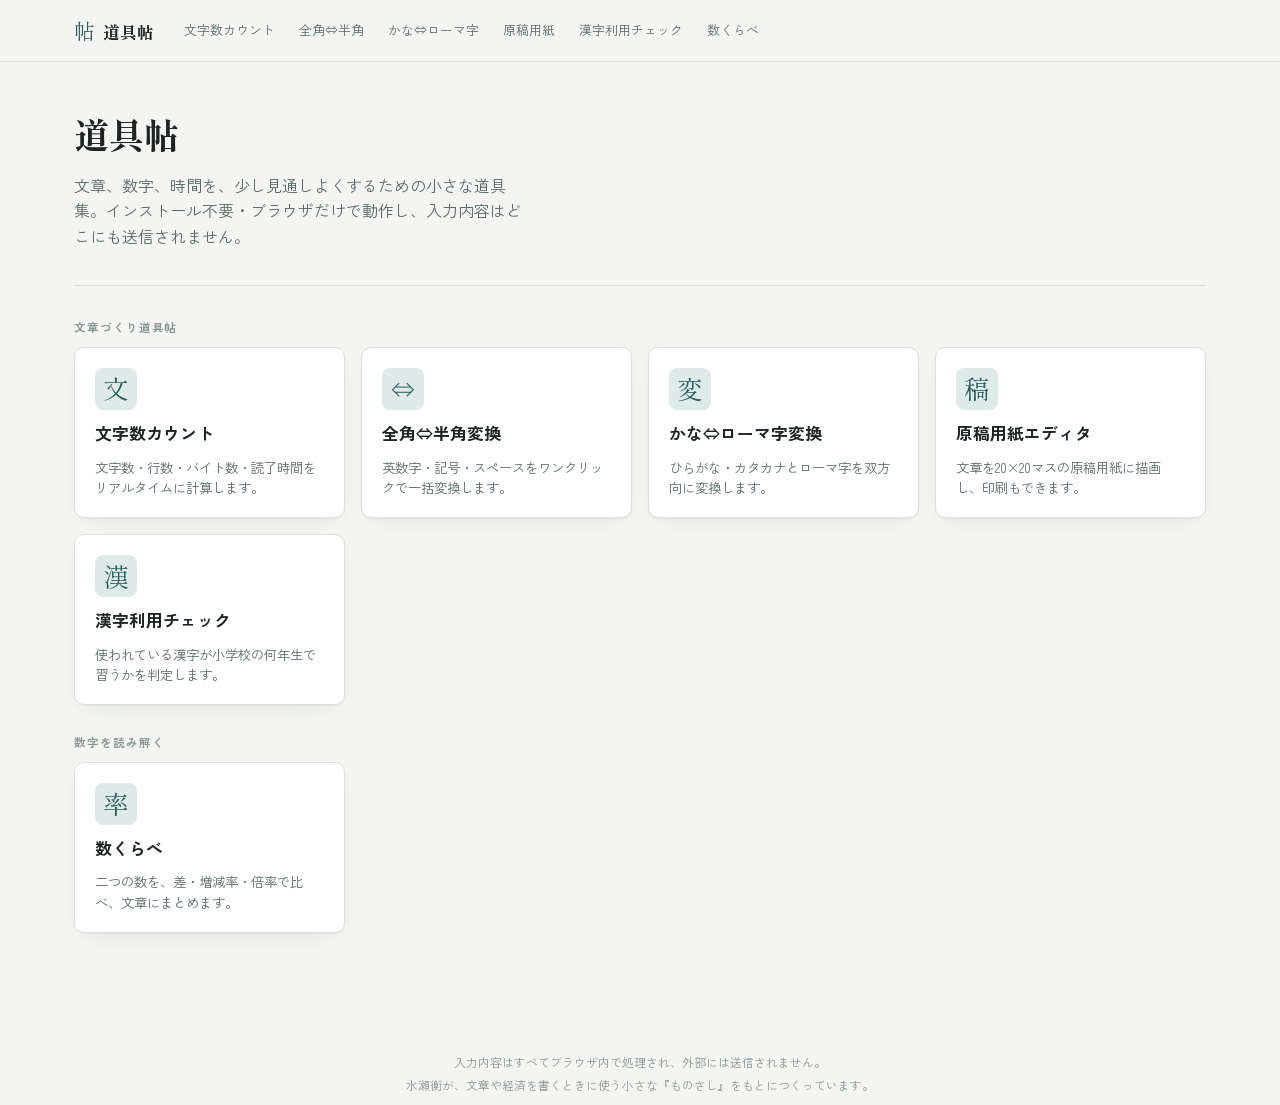
==== commit b1fdf8cb: "上位ブランド「道具帖」を導入し、情報構造を画面に反映 ROADMAP.md §4 6番目(上位ブランドへのUI再編)。現在のサイト名 「文章づくり道具帖」は今後追加される数字系・時間系のツールを 包含" ====
--- a/index.html
+++ b/index.html
@@ -3,7 +3,7 @@
 <head>
 <meta charset="UTF-8">
 <meta name="viewport" content="width=device-width, initial-scale=1">
-<title>文章づくり道具帖</title>
+<title>道具帖</title>
 <link rel="preconnect" href="https://fonts.googleapis.com">
 <link rel="stylesheet" href="https://fonts.googleapis.com/css2?family=Shippori+Mincho:wght@500;700;800&family=Zen+Kaku+Gothic+New:wght@400;500;700&family=JetBrains+Mono:wght@400;500;600&display=swap">
 <style>
@@ -80,6 +80,19 @@
   nav.tool-links a:hover{ background: var(--surface-sunken); color: var(--ink); }
   nav.tool-links a.active{ background: var(--accent-soft); color: var(--accent-strong); font-weight: 500; }
 
+  /* Mobile: keep the brand on its own line, and let the tool nav scroll
+     horizontally on one line instead of wrapping (interim fix scoped to
+     narrow widths only, ahead of the real nav redesign in ROADMAP §4 6番目). */
+  @media (max-width: 640px){
+    .nav-inner{ flex-direction: column; align-items: stretch; gap: 10px; flex-wrap: nowrap; }
+    nav.tool-links{
+      flex-wrap: nowrap; overflow-x: auto; -webkit-overflow-scrolling: touch;
+      scrollbar-width: none; width: 100%;
+    }
+    nav.tool-links::-webkit-scrollbar{ display: none; }
+    nav.tool-links a{ flex: none; white-space: nowrap; }
+  }
+
   section.view{ display: none; padding-top: 32px; }
   section.view.active{ display: block; }
 
@@ -90,6 +103,12 @@
     margin: 0 0 10px; text-wrap: balance;
   }
   .cover-hero p{ color: var(--ink-soft); max-width: 56ch; margin: 0; }
+  .cover-group{ margin-bottom: 28px; }
+  .cover-group:last-child{ margin-bottom: 0; }
+  .cover-group-heading{
+    font-size: 0.72rem; font-weight: 700; letter-spacing: 0.08em; text-transform: uppercase;
+    color: var(--ink-faint); margin: 0 0 10px;
+  }
   .card-grid{
     display: grid; grid-template-columns: repeat(auto-fill, minmax(260px, 1fr)); gap: 16px;
   }
@@ -112,6 +131,7 @@
   .tool-header{ margin-bottom: 20px; }
   .tool-header .back{ font-size: 0.78rem; color: var(--ink-faint); text-decoration: none; }
   .tool-header .back:hover{ color: var(--accent-strong); }
+  .tool-header .category{ font-size: 0.76rem; color: var(--ink-faint); margin: 6px 0 0; }
   .tool-header h2{ font-family: "Shippori Mincho", serif; font-size: 1.5rem; margin: 6px 0 4px; }
   .tool-header .desc{ color: var(--ink-soft); font-size: 0.88rem; margin: 0; }
 
@@ -204,25 +224,59 @@
   }
   .rt-sentence .copy-inline{ position: absolute; top: 10px; right: 10px; font-size: 0.74rem; padding: 4px 10px; }
 
-  /* ---- genkou ---- */
+  /* ---- genkou (vertical writing) ---- */
   .genkou-controls{ display: flex; align-items: center; gap: 10px; flex-wrap: wrap; margin: 14px 0; }
-  .sheet-pager{ display: flex; align-items: center; gap: 8px; font-size: 0.85rem; color: var(--ink-soft); }
+  .sheet-pager{ display: flex; align-items: center; gap: 6px; font-size: 0.85rem; color: var(--ink-soft); }
+  .sheet-pager .page-input{
+    width: 52px; text-align: center; padding: 5px 4px; font-size: 0.85rem;
+  }
   .genkou-sheets{ display: flex; flex-direction: column; gap: 28px; }
   .genkou-sheet{ display: none; }
   .genkou-sheet.active{ display: block; }
   .genkou-sheet .sheet-label{ font-size: 0.74rem; color: var(--ink-faint); margin-bottom: 6px; }
+  .gk-hint{ display: none; font-size: 0.78rem; color: var(--ink-soft); margin: 0 0 8px; }
+  @media (max-width: 640px){
+    .gk-hint{ display: block; }
+  }
+  /* Horizontal-scroll viewport for one sheet. direction:rtl makes scrollLeft:0
+     land on the RIGHT edge (where column 1 / the first character is), matching
+     tategaki reading order, and lets the grid keep a 400px floor width without
+     the page itself gaining a vertical scrollbar. */
+  .gk-scroll{
+    overflow-x: auto; overflow-y: hidden;
+    direction: rtl;
+    max-width: 100%;
+  }
   .gk-grid{
     display: grid; grid-template-columns: repeat(20, 1fr); grid-template-rows: repeat(20, 1fr);
-    border-left: 1px solid var(--line-strong); border-top: 1px solid var(--line-strong);
-    background: var(--surface); aspect-ratio: 1; max-width: 640px;
+    grid-auto-flow: column;
+    border-top: 1px solid var(--line-strong); border-right: 1px solid var(--line-strong);
+    background: var(--surface); aspect-ratio: 1;
+    width: 100%; min-width: 400px; max-width: 640px;
   }
   .gk-cell{
-    position: relative; border-right: 1px solid var(--line); border-bottom: 1px solid var(--line);
+    position: relative; direction: ltr;
+    border-left: 1px solid var(--line); border-bottom: 1px solid var(--line);
     display: flex; align-items: center; justify-content: center;
-    font-family: "Shippori Mincho", serif; font-size: clamp(7px, 1.55vw, 15px); color: var(--ink);
-  }
+    font-family: "Shippori Mincho", serif; font-size: clamp(9px, 1.55vw, 15px); color: var(--ink);
+  }
+  .gk-cell .glyph{ writing-mode: vertical-rl; }
+  /* 、。 and small kana (っゃゅょぁぃぅぇぉ): tucked into the upper-right of the cell */
+  .gk-cell.gk-corner .glyph{
+    writing-mode: horizontal-tb;
+    display: flex; align-items: flex-start; justify-content: flex-end;
+    position: absolute; inset: 4% 4% auto auto;
+    font-size: 0.6em; line-height: 1;
+  }
+  /* ー and — : forced into a vertical stroke regardless of font vertical-glyph support */
+  .gk-cell.gk-rotate .glyph{
+    writing-mode: horizontal-tb; display: inline-block; transform: rotate(90deg);
+  }
+  /* ？！: stay upright, centered, unrotated */
+  .gk-cell.gk-upright .glyph{ writing-mode: horizontal-tb; }
   .gk-cell .trail{
-    position: absolute; right: 1px; bottom: 0px; font-size: 0.62em; color: var(--ink-soft); line-height: 1;
+    position: absolute; right: 4%; bottom: 2%; font-size: 0.55em; color: var(--ink-soft);
+    line-height: 1; writing-mode: horizontal-tb;
   }
 
   /* ---- kanji check ---- */
@@ -251,15 +305,33 @@
   .toast.show{ opacity: 1; transform: translateX(-50%) translateY(0); }
 
   footer.site-footer{ text-align: center; color: var(--ink-faint); font-size: 0.74rem; padding: 40px 0 10px; }
+  footer.site-footer p{ margin: 0 0 4px; }
+  footer.site-footer p:last-child{ margin-bottom: 0; }
 
   @media (prefers-reduced-motion: reduce){ *{ transition: none !important; } }
 
   @media print{
+    @page{ size: A4 portrait; margin: 14mm; }
     header.site-nav, .cover-hero, .card-grid, .tool-header, .toolbar, footer.site-footer,
-    .layout-2col > aside, .genkou-controls, textarea, .hint{ display: none !important; }
+    .layout-2col > aside, .genkou-controls, textarea, .hint, .gk-hint{ display: none !important; }
     body{ background: #fff; }
-    .genkou-sheet{ display: block !important; page-break-after: always; }
-    .gk-grid{ max-width: 100%; }
+    /* Strip the chrome (page padding, panel border/shadow, body padding)
+       that was eating into the printable width, and drop the flex layout
+       on .genkou-sheets — print engines don't reliably honor break-*
+       properties on flex children, only on plain block boxes. */
+    .wrap{ max-width: none; margin: 0; padding: 0; }
+    #view-genkou .panel{ border: none; box-shadow: none; border-radius: 0; }
+    #view-genkou .tool-body{ padding: 0; }
+    .genkou-sheets{ display: block !important; gap: 0; }
+    .genkou-sheet{
+      display: block !important;
+      break-inside: avoid; page-break-inside: avoid;
+    }
+    .genkou-sheet:not(:last-child){
+      break-after: page; page-break-after: always;
+    }
+    .gk-scroll{ overflow: visible !important; max-width: none; }
+    .gk-grid{ width: 100%; min-width: 0; max-width: 100%; margin: 0 auto; }
   }
 </style>
 </head>
@@ -267,7 +339,7 @@
 
 <header class="site-nav">
   <div class="nav-inner">
-    <a class="brand-link" href="#/"><span class="mark">帖</span><span class="name">文章づくり道具帖</span></a>
+    <a class="brand-link" href="#/"><span class="mark">帖</span><span class="name">道具帖</span></a>
     <nav class="tool-links">
       <a href="#/count" data-route="count">文字数カウント</a>
       <a href="#/zenhan" data-route="zenhan">全角⇔半角</a>
@@ -284,47 +356,57 @@
   <!-- ===== COVER ===== -->
   <section class="view" id="view-cover">
     <div class="cover-hero">
-      <h1>文章づくり道具帖</h1>
-      <p>文章を書くときに便利な小さなツールを集めました。インストール不要・ブラウザだけで動作し、入力内容はどこにも送信されません。</p>
-    </div>
-    <div class="card-grid">
-      <a class="tool-card" href="#/count">
-        <span class="icon">文</span>
-        <h3>文字数カウント</h3>
-        <p>文字数・行数・バイト数・読了時間をリアルタイムに計算します。</p>
-      </a>
-      <a class="tool-card" href="#/zenhan">
-        <span class="icon">⇔</span>
-        <h3>全角⇔半角変換</h3>
-        <p>英数字・記号・スペースをワンクリックで一括変換します。</p>
-      </a>
-      <a class="tool-card" href="#/kana">
-        <span class="icon">変</span>
-        <h3>かな⇔ローマ字変換</h3>
-        <p>ひらがな・カタカナとローマ字を双方向に変換します。</p>
-      </a>
-      <a class="tool-card" href="#/genkou">
-        <span class="icon">稿</span>
-        <h3>原稿用紙エディタ</h3>
-        <p>文章を20×20マスの原稿用紙に描画し、印刷もできます。</p>
-      </a>
-      <a class="tool-card" href="#/kanji">
-        <span class="icon">漢</span>
-        <h3>漢字利用チェック</h3>
-        <p>使われている漢字が小学校の何年生で習うかを判定します。</p>
-      </a>
-      <a class="tool-card" href="#/ratio">
-        <span class="icon">率</span>
-        <h3>数くらべ</h3>
-        <p>二つの数を、差・増減率・倍率で比べ、文章にまとめます。</p>
-      </a>
-    </div>
+      <h1>道具帖</h1>
+      <p>文章、数字、時間を、少し見通しよくするための小さな道具集。インストール不要・ブラウザだけで動作し、入力内容はどこにも送信されません。</p>
+    </div>
+    <div class="cover-group">
+      <h2 class="cover-group-heading">文章づくり道具帖</h2>
+      <div class="card-grid">
+        <a class="tool-card" href="#/count">
+          <span class="icon">文</span>
+          <h3>文字数カウント</h3>
+          <p>文字数・行数・バイト数・読了時間をリアルタイムに計算します。</p>
+        </a>
+        <a class="tool-card" href="#/zenhan">
+          <span class="icon">⇔</span>
+          <h3>全角⇔半角変換</h3>
+          <p>英数字・記号・スペースをワンクリックで一括変換します。</p>
+        </a>
+        <a class="tool-card" href="#/kana">
+          <span class="icon">変</span>
+          <h3>かな⇔ローマ字変換</h3>
+          <p>ひらがな・カタカナとローマ字を双方向に変換します。</p>
+        </a>
+        <a class="tool-card" href="#/genkou">
+          <span class="icon">稿</span>
+          <h3>原稿用紙エディタ</h3>
+          <p>文章を20×20マスの原稿用紙に描画し、印刷もできます。</p>
+        </a>
+        <a class="tool-card" href="#/kanji">
+          <span class="icon">漢</span>
+          <h3>漢字利用チェック</h3>
+          <p>使われている漢字が小学校の何年生で習うかを判定します。</p>
+        </a>
+      </div>
+    </div>
+    <div class="cover-group">
+      <h2 class="cover-group-heading">数字を読み解く</h2>
+      <div class="card-grid">
+        <a class="tool-card" href="#/ratio">
+          <span class="icon">率</span>
+          <h3>数くらべ</h3>
+          <p>二つの数を、差・増減率・倍率で比べ、文章にまとめます。</p>
+        </a>
+      </div>
+    </div>
+    <!-- 「時間を見渡す」カテゴリは公開ツールが揃うまで意図的にDOM未出力(Coming soon等のプレースホルダーも出さない)。CLAUDE.md参照。 -->
   </section>
 
   <!-- ===== 文字数カウント ===== -->
   <section class="view" id="view-count">
     <div class="tool-header">
       <a class="back" href="#/">← 道具帖トップ</a>
+      <p class="category">文章づくり道具帖</p>
       <h2>文字数カウント</h2>
       <p class="desc">貼り付けるだけで、文字数・バイト数・読了時間をその場で計算します。</p>
     </div>
@@ -389,6 +471,7 @@
   <section class="view" id="view-zenhan">
     <div class="tool-header">
       <a class="back" href="#/">← 道具帖トップ</a>
+      <p class="category">文章づくり道具帖</p>
       <h2>全角⇔半角変換</h2>
       <p class="desc">英数字・記号・スペースを対象に、全角⇔半角を一括変換します（半角カナは対象外）。</p>
     </div>
@@ -410,6 +493,7 @@
   <section class="view" id="view-kana">
     <div class="tool-header">
       <a class="back" href="#/">← 道具帖トップ</a>
+      <p class="category">文章づくり道具帖</p>
       <h2>かな⇔ローマ字変換</h2>
       <p class="desc">ひらがな・カタカナをヘボン式ローマ字に、またはローマ字をひらがなに変換します（漢字はそのまま出力されます）。</p>
     </div>
@@ -435,8 +519,9 @@
   <section class="view" id="view-genkou">
     <div class="tool-header">
       <a class="back" href="#/">← 道具帖トップ</a>
+      <p class="category">文章づくり道具帖</p>
       <h2>原稿用紙エディタ</h2>
-      <p class="desc">入力した文章を20×20マス（400字詰め）の横書き原稿用紙に描画します。段落の先頭は1マス字下げされます。</p>
+      <p class="desc">入力した文章を20×20マス（400字詰め）の縦書き原稿用紙に描画します。段落の先頭は1マス字下げされます。</p>
     </div>
     <div class="panel">
       <div class="tool-body stack">
@@ -446,9 +531,12 @@
           <button class="ghost" id="gk-print">印刷する</button>
           <button class="ghost" id="gk-reset">リセット</button>
           <span class="sheet-pager" id="gk-pager" style="display:none;">
-            <button class="ghost" id="gk-prev">‹ 前へ</button>
-            <span id="gk-pageLabel">1 / 1 枚</span>
-            <button class="ghost" id="gk-next">次へ ›</button>
+            <button class="ghost" id="gk-first" aria-label="先頭のページへ移動">‹‹</button>
+            <button class="ghost" id="gk-prev" aria-label="前のページへ移動">‹</button>
+            <input type="number" id="gk-pageInput" class="page-input" aria-label="表示するページ番号の入力欄" min="1" step="1" value="1">
+            <span id="gk-pageTotal">/ 1 枚</span>
+            <button class="ghost" id="gk-next" aria-label="次のページへ移動">›</button>
+            <button class="ghost" id="gk-last" aria-label="最終ページへ移動">››</button>
           </span>
         </div>
         <div class="genkou-sheets" id="gk-sheets"></div>
@@ -461,6 +549,7 @@
   <section class="view" id="view-kanji">
     <div class="tool-header">
       <a class="back" href="#/">← 道具帖トップ</a>
+      <p class="category">文章づくり道具帖</p>
       <h2>漢字利用チェック</h2>
       <p class="desc">文章に使われている漢字が、小学校の何年生で習う教育漢字かを判定します（学年別漢字配当表 全1026字に基づく）。</p>
     </div>
@@ -510,6 +599,7 @@
   <section class="view" id="view-ratio">
     <div class="tool-header">
       <a class="back" href="#/">← 道具帖トップ</a>
+      <p class="category">数字を読み解く</p>
       <h2>数くらべ</h2>
       <p class="desc">二つの数を入力すると、その関係を差・増減率・倍率で測り、文章にまとめます。</p>
     </div>
@@ -550,7 +640,10 @@
 
 </div>
 
-<footer class="site-footer">入力内容はすべてブラウザ内で処理され、外部には送信されません。</footer>
+<footer class="site-footer">
+  <p>入力内容はすべてブラウザ内で処理され、外部には送信されません。</p>
+  <p>水瀬衡が、文章や経済を書くときに使う小さな『ものさし』をもとにつくっています。</p>
+</footer>
 <div class="toast" id="toast"></div>
 
 <script>
@@ -574,7 +667,12 @@
     return s.replace(/[&<>"']/g, c => ({'&':'&amp;','<':'&lt;','>':'&gt;','"':'&quot;',"'":'&#39;'}[c]));
   }
 
-  /* ===================== 原稿用紙レイアウト (共有) ===================== */
+  /* ===================== 原稿用紙レイアウト (共有) =====================
+     layoutGenkou() is writing-direction-agnostic: it only tracks position
+     within a 20-cell "line" and hands back a flat per-sheet cell array.
+     For 縦書き, each "line" is rendered as one column (top-to-bottom), so
+     head-of-line kinsoku here is head-of-column, and tail-of-line kinsoku
+     is tail-of-column — the same algorithm serves both without change. */
   const KINSOKU_HEAD_FORBID = new Set(['。','、','，','．','）','」','』','】','〉','》','・','！','？','ー','々','ゝ','ゞ','ぁ','ぃ','ぅ','ぇ','ぉ','ゃ','ゅ','ょ','っ',')',']','}',',','.']);
   const GENKOU_OPEN_BRACKETS = new Set(['「','『','（','〈','《','【','［']);
   const GENKOU_COLS = 20, GENKOU_ROWS = 20, GENKOU_PER_SHEET = GENKOU_COLS * GENKOU_ROWS;
@@ -599,6 +697,11 @@
         lastCell.trail = ch;
         return;
       }
+      // Tail-of-line kinsoku: don't let an opening bracket sit alone as the
+      // last cell of a line — pad the line and push it to the next one.
+      if (col === GENKOU_COLS - 1 && GENKOU_OPEN_BRACKETS.has(ch)){
+        placeBlank();
+      }
       newSheetIfNeeded();
       const cell = {main: ch, trail: null};
       cur.push(cell);
@@ -622,6 +725,15 @@
 
   /* ===================== router ===================== */
   const VIEWS = ['cover','count','zenhan','kana','genkou','kanji','ratio'];
+  const ROUTE_TITLES = {
+    cover: '道具帖',
+    count: '文字数カウント | 道具帖',
+    zenhan: '全角⇔半角変換 | 道具帖',
+    kana: 'かな⇔ローマ字変換 | 道具帖',
+    genkou: '原稿用紙エディタ | 道具帖',
+    kanji: '漢字利用チェック | 道具帖',
+    ratio: '数くらべ | 道具帖'
+  };
   function currentRoute(){
     const h = location.hash.replace(/^#\/?/, '');
     return VIEWS.includes(h) ? h : 'cover';
@@ -632,9 +744,20 @@
       const el = document.getElementById('view-' + v);
       if (el) el.classList.toggle('active', v === route);
     });
+    document.title = ROUTE_TITLES[route] || ROUTE_TITLES.cover;
+    let activeLink = null;
     document.querySelectorAll('.tool-links a').forEach(a => {
-      a.classList.toggle('active', a.dataset.route === route);
+      const isActive = a.dataset.route === route;
+      a.classList.toggle('active', isActive);
+      if (isActive) activeLink = a;
     });
+    const navEl = document.querySelector('nav.tool-links');
+    if (activeLink && navEl){
+      const navRect = navEl.getBoundingClientRect();
+      const linkRect = activeLink.getBoundingClientRect();
+      if (linkRect.left < navRect.left) navEl.scrollLeft -= (navRect.left - linkRect.left) + 12;
+      else if (linkRect.right > navRect.right) navEl.scrollLeft += (linkRect.right - navRect.right) + 12;
+    }
     window.scrollTo(0, 0);
   }
   window.addEventListener('hashchange', renderRoute);
@@ -863,18 +986,48 @@
     const printBtn = document.getElementById('gk-print');
     const sheetsEl = document.getElementById('gk-sheets');
     const pager = document.getElementById('gk-pager');
-    const pageLabel = document.getElementById('gk-pageLabel');
+    const pageInput = document.getElementById('gk-pageInput');
+    const pageTotal = document.getElementById('gk-pageTotal');
+    const firstBtn = document.getElementById('gk-first');
     const prevBtn = document.getElementById('gk-prev');
     const nextBtn = document.getElementById('gk-next');
+    const lastBtn = document.getElementById('gk-last');
+
+    // Glyph categories for correct 縦書き appearance (see CLAUDE.md).
+    const GK_CORNER = new Set(['、','。','っ','ゃ','ゅ','ょ','ぁ','ぃ','ぅ','ぇ','ぉ']);
+    const GK_ROTATE = new Set(['ー','—']);
+    const GK_UPRIGHT = new Set(['？','！']);
+    function classifyGlyph(ch){
+      if (GK_CORNER.has(ch)) return 'gk-corner';
+      if (GK_ROTATE.has(ch)) return 'gk-rotate';
+      if (GK_UPRIGHT.has(ch)) return 'gk-upright';
+      return '';
+    }
 
     let currentPage = 0, totalSheets = 1;
     function showPage(idx){
       const sheetEls = sheetsEl.querySelectorAll('.genkou-sheet');
       sheetEls.forEach((el, i) => el.classList.toggle('active', i === idx));
       currentPage = idx;
-      pageLabel.textContent = `${idx+1} / ${totalSheets} 枚`;
+      pageInput.value = idx + 1;
+      pageTotal.textContent = `/ ${totalSheets} 枚`;
+      firstBtn.disabled = idx === 0;
       prevBtn.disabled = idx === 0;
       nextBtn.disabled = idx === totalSheets - 1;
+      lastBtn.disabled = idx === totalSheets - 1;
+      // Always land on the right edge (column 1) of the newly-shown sheet,
+      // even if it was scrolled left on a previous visit.
+      const activeSheet = sheetEls[idx];
+      const scrollEl = activeSheet && activeSheet.querySelector('.gk-scroll');
+      if (scrollEl) scrollEl.scrollLeft = 0;
+    }
+    function commitPageInput(){
+      const n = parseInt(pageInput.value, 10);
+      if (Number.isInteger(n) && String(n) === pageInput.value.trim() && n >= 1 && n <= totalSheets){
+        showPage(n - 1);
+      } else {
+        pageInput.value = currentPage + 1;
+      }
     }
 
     function render(){
@@ -889,13 +1042,25 @@
         const label = document.createElement('div');
         label.className = 'sheet-label';
         label.textContent = `${sIdx+1}枚目 / 全${totalSheets}枚`;
+        const hint = document.createElement('div');
+        hint.className = 'gk-hint';
+        hint.textContent = '横にスクロールすると続きが見られます。';
+        const scrollWrap = document.createElement('div');
+        scrollWrap.className = 'gk-scroll';
         const grid = document.createElement('div');
         grid.className = 'gk-grid';
         for (let i = 0; i < GENKOU_PER_SHEET; i++){
           const cellData = sheet[i] || {main:null, trail:null};
           const cell = document.createElement('div');
           cell.className = 'gk-cell';
-          if (cellData.main) cell.textContent = cellData.main;
+          if (cellData.main){
+            const glyph = document.createElement('span');
+            glyph.className = 'glyph';
+            glyph.textContent = cellData.main;
+            const cat = classifyGlyph(cellData.main);
+            if (cat) cell.classList.add(cat);
+            cell.appendChild(glyph);
+          }
           if (cellData.trail){
             const trail = document.createElement('span');
             trail.className = 'trail';
@@ -904,22 +1069,42 @@
           }
           grid.appendChild(cell);
         }
+        scrollWrap.appendChild(grid);
         wrap.appendChild(label);
-        wrap.appendChild(grid);
+        wrap.appendChild(hint);
+        wrap.appendChild(scrollWrap);
         sheetsEl.appendChild(wrap);
       });
       pager.style.display = totalSheets > 1 ? 'inline-flex' : 'none';
+      pageInput.max = totalSheets;
       showPage(0);
     }
     renderBtn.addEventListener('click', render);
+    firstBtn.addEventListener('click', () => { if (currentPage > 0) showPage(0); });
     prevBtn.addEventListener('click', () => { if (currentPage > 0) showPage(currentPage - 1); });
     nextBtn.addEventListener('click', () => { if (currentPage < totalSheets - 1) showPage(currentPage + 1); });
+    lastBtn.addEventListener('click', () => { if (currentPage < totalSheets - 1) showPage(totalSheets - 1); });
+    pageInput.addEventListener('keydown', (e) => {
+      if (e.key === 'Enter'){ e.preventDefault(); commitPageInput(); }
+    });
+    pageInput.addEventListener('blur', commitPageInput);
+    document.addEventListener('keydown', (e) => {
+      if (e.key !== 'ArrowLeft' && e.key !== 'ArrowRight') return;
+      if (pager.style.display === 'none') return;
+      if (!document.getElementById('view-genkou').classList.contains('active')) return;
+      const tag = document.activeElement && document.activeElement.tagName;
+      if (tag === 'INPUT' || tag === 'TEXTAREA') return;
+      if (e.key === 'ArrowLeft' && currentPage > 0) showPage(currentPage - 1);
+      else if (e.key === 'ArrowRight' && currentPage < totalSheets - 1) showPage(currentPage + 1);
+    });
     printBtn.addEventListener('click', () => window.print());
     document.getElementById('gk-reset').addEventListener('click', () => {
       input.value = '';
       sheetsEl.innerHTML = '';
       pager.style.display = 'none';
-      pageLabel.textContent = '1 / 1 枚';
+      pageInput.value = '1';
+      pageInput.max = 1;
+      pageTotal.textContent = '/ 1 枚';
       currentPage = 0;
       totalSheets = 1;
       input.focus();
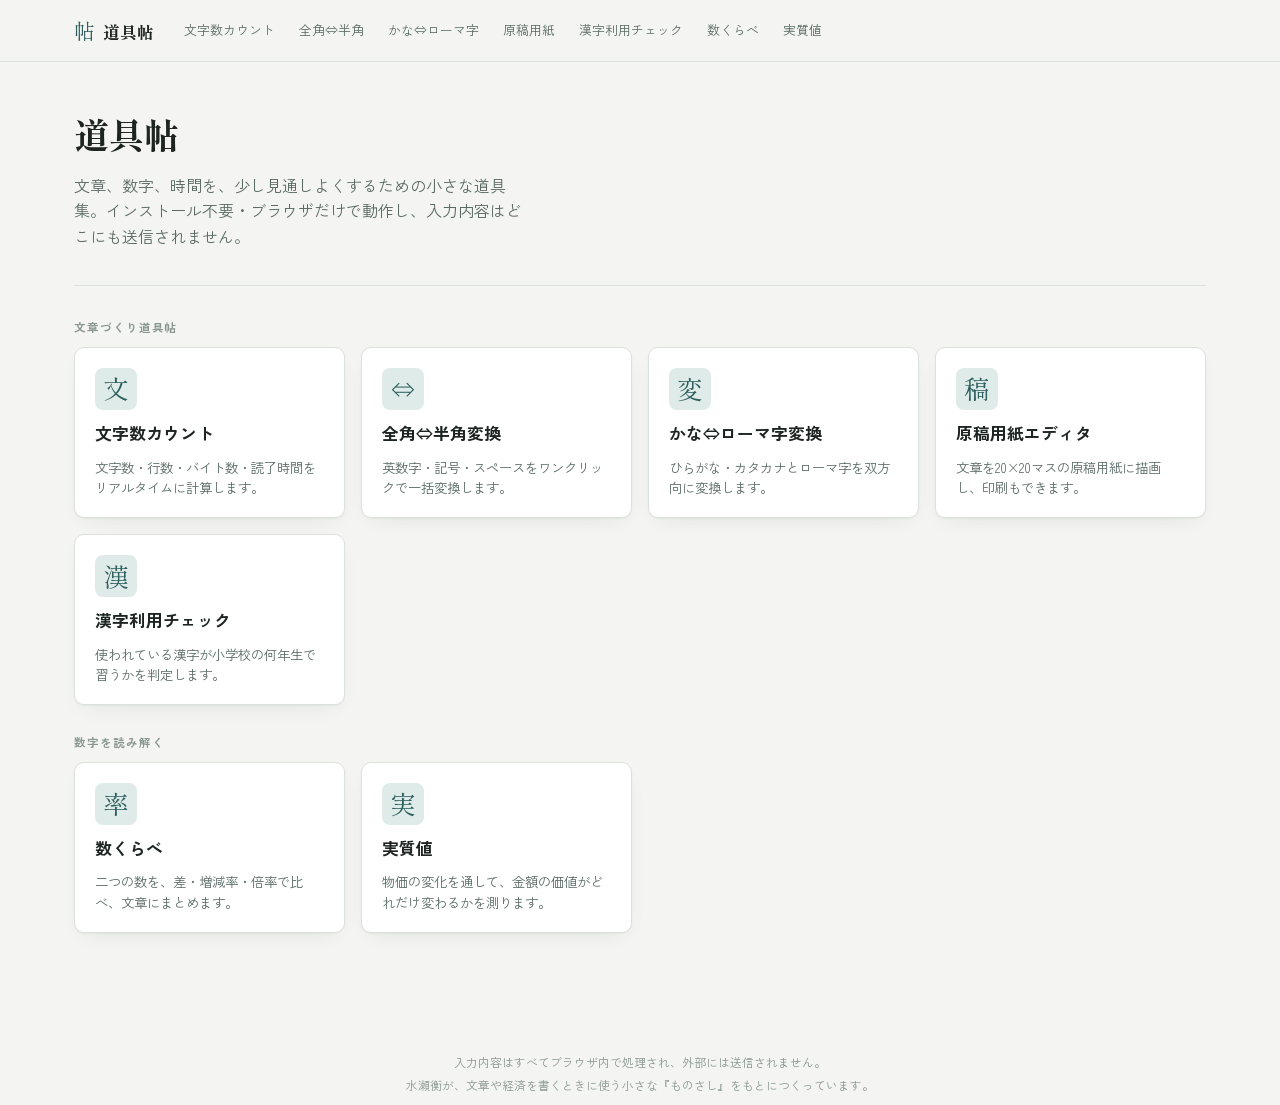
==== commit aa37ee17: "「実質値」ツールを追加 物価の変化を通して、金額の価値がどれだけ変わるかを測るツールを /tools/numbers/real-value/ に追加した。工程7で先送りした 「計算根拠まで持った数字ペ" ====
--- a/index.html
+++ b/index.html
@@ -4,357 +4,30 @@
 <meta charset="UTF-8">
 <meta name="viewport" content="width=device-width, initial-scale=1">
 <title>道具帖</title>
+<meta name="description" content="文章、数字、時間を、少し見通しよくするための小さな道具集。インストール不要・ブラウザだけで動作し、入力内容はどこにも送信されません。">
 <link rel="preconnect" href="https://fonts.googleapis.com">
 <link rel="stylesheet" href="https://fonts.googleapis.com/css2?family=Shippori+Mincho:wght@500;700;800&family=Zen+Kaku+Gothic+New:wght@400;500;700&family=JetBrains+Mono:wght@400;500;600&display=swap">
-<style>
-  :root{
-    --bg: #F4F5F2;
-    --surface: #FFFFFF;
-    --surface-sunken: #ECEFEC;
-    --ink: #1D2422;
-    --ink-soft: #5C6B67;
-    --ink-faint: #8B9793;
-    --accent: #2C5F5E;
-    --accent-strong: #1B4443;
-    --accent-soft: #DFEBE8;
-    --line: #DBE1DD;
-    --line-strong: #C3CCC7;
-    --warn: #A6572B;
-    --shadow: 0 1px 2px rgba(20,30,28,0.04), 0 8px 24px -12px rgba(20,30,28,0.12);
-    --radius: 10px;
-    --g1: #B5892B; --g2: #B0672D; --g3: #A8502F; --g4: #2C5F5E; --g5: #33628F; --g6: #5B4E8F; --gx: #8B9793;
-    --g1-bg: #F6ECD6; --g2-bg: #F5E4D6; --g3-bg: #F3DFDA; --g4-bg: #DFEBE8; --g5-bg: #DEE7F0; --g6-bg: #E6E1F0; --gx-bg: #E9EBE9;
-  }
-  @media (prefers-color-scheme: dark){
-    :root:not([data-theme="light"]){
-      --bg: #141917; --surface: #1C2321; --surface-sunken: #171D1B;
-      --ink: #E8EDEB; --ink-soft: #9DACA7; --ink-faint: #6B7975;
-      --accent: #6FBFB4; --accent-strong: #8FD4C9; --accent-soft: #223330;
-      --line: #2B3634; --line-strong: #3A4744; --warn: #E0925E;
-      --shadow: 0 1px 2px rgba(0,0,0,0.3), 0 8px 24px -12px rgba(0,0,0,0.5);
-      --g1: #D9B463; --g2: #D6935F; --g3: #D07F63; --g4: #6FBFB4; --g5: #7FA8D6; --g6: #A79AD9; --gx: #8B9793;
-      --g1-bg: #2E2A1C; --g2-bg: #2E241B; --g3-bg: #2E211D; --g4-bg: #1C2A28; --g5-bg: #1C242E; --g6-bg: #26212E; --gx-bg: #22282A;
-    }
-  }
-  :root[data-theme="dark"]{
-    --bg: #141917; --surface: #1C2321; --surface-sunken: #171D1B;
-    --ink: #E8EDEB; --ink-soft: #9DACA7; --ink-faint: #6B7975;
-    --accent: #6FBFB4; --accent-strong: #8FD4C9; --accent-soft: #223330;
-    --line: #2B3634; --line-strong: #3A4744; --warn: #E0925E;
-    --shadow: 0 1px 2px rgba(0,0,0,0.3), 0 8px 24px -12px rgba(0,0,0,0.5);
-    --g1: #D9B463; --g2: #D6935F; --g3: #D07F63; --g4: #6FBFB4; --g5: #7FA8D6; --g6: #A79AD9; --gx: #8B9793;
-    --g1-bg: #2E2A1C; --g2-bg: #2E241B; --g3-bg: #2E211D; --g4-bg: #1C2A28; --g5-bg: #1C242E; --g6-bg: #26212E; --gx-bg: #22282A;
-  }
-
-  *{ box-sizing: border-box; }
-  body{
-    margin: 0;
-    background: var(--bg);
-    color: var(--ink);
-    font-family: "Zen Kaku Gothic New", "Hiragino Kaku Gothic ProN", "Yu Gothic", sans-serif;
-    line-height: 1.6;
-    -webkit-font-smoothing: antialiased;
-  }
-  a{ color: inherit; }
-  .wrap{ max-width: 1180px; margin: 0 auto; padding: 0 24px 80px; }
-
-  /* ---- top nav ---- */
-  header.site-nav{
-    position: sticky; top: 0; z-index: 20;
-    background: var(--bg);
-    border-bottom: 1px solid var(--line);
-    backdrop-filter: blur(6px);
-  }
-  .nav-inner{
-    max-width: 1180px; margin: 0 auto; padding: 14px 24px;
-    display: flex; align-items: center; gap: 20px; flex-wrap: wrap;
-  }
-  .brand-link{ display: flex; align-items: baseline; gap: 8px; text-decoration: none; flex: none; }
-  .brand-link .mark{ font-family: "Shippori Mincho", serif; font-size: 1.3rem; color: var(--accent); }
-  .brand-link .name{ font-family: "Shippori Mincho", serif; font-weight: 700; font-size: 1.05rem; color: var(--ink); }
-  nav.tool-links{ display: flex; gap: 4px; flex-wrap: wrap; }
-  nav.tool-links a{
-    font-size: 0.8rem; color: var(--ink-soft); text-decoration: none;
-    padding: 6px 10px; border-radius: 6px;
-  }
-  nav.tool-links a:hover{ background: var(--surface-sunken); color: var(--ink); }
-  nav.tool-links a.active{ background: var(--accent-soft); color: var(--accent-strong); font-weight: 500; }
-
-  /* Mobile: keep the brand on its own line, and let the tool nav scroll
-     horizontally on one line instead of wrapping (interim fix scoped to
-     narrow widths only, ahead of the real nav redesign in ROADMAP §4 6番目). */
-  @media (max-width: 640px){
-    .nav-inner{ flex-direction: column; align-items: stretch; gap: 10px; flex-wrap: nowrap; }
-    nav.tool-links{
-      flex-wrap: nowrap; overflow-x: auto; -webkit-overflow-scrolling: touch;
-      scrollbar-width: none; width: 100%;
-    }
-    nav.tool-links::-webkit-scrollbar{ display: none; }
-    nav.tool-links a{ flex: none; white-space: nowrap; }
-  }
-
-  section.view{ display: none; padding-top: 32px; }
-  section.view.active{ display: block; }
-
-  /* ---- cover ---- */
-  .cover-hero{ padding: 12px 0 36px; border-bottom: 1px solid var(--line); margin-bottom: 32px; }
-  .cover-hero h1{
-    font-family: "Shippori Mincho", serif; font-weight: 800; font-size: 2.2rem;
-    margin: 0 0 10px; text-wrap: balance;
-  }
-  .cover-hero p{ color: var(--ink-soft); max-width: 56ch; margin: 0; }
-  .cover-group{ margin-bottom: 28px; }
-  .cover-group:last-child{ margin-bottom: 0; }
-  .cover-group-heading{
-    font-size: 0.72rem; font-weight: 700; letter-spacing: 0.08em; text-transform: uppercase;
-    color: var(--ink-faint); margin: 0 0 10px;
-  }
-  .card-grid{
-    display: grid; grid-template-columns: repeat(auto-fill, minmax(260px, 1fr)); gap: 16px;
-  }
-  .tool-card{
-    background: var(--surface); border: 1px solid var(--line); border-radius: var(--radius);
-    box-shadow: var(--shadow); padding: 20px; text-decoration: none; color: inherit;
-    display: flex; flex-direction: column; gap: 10px;
-    transition: transform 0.12s ease, border-color 0.12s ease;
-  }
-  .tool-card:hover{ transform: translateY(-2px); border-color: var(--accent); }
-  .tool-card .icon{
-    font-family: "Shippori Mincho", serif; font-size: 1.6rem; color: var(--accent);
-    width: 42px; height: 42px; display: flex; align-items: center; justify-content: center;
-    background: var(--accent-soft); border-radius: 8px;
-  }
-  .tool-card h3{ margin: 0; font-size: 1.05rem; }
-  .tool-card p{ margin: 0; font-size: 0.84rem; color: var(--ink-soft); line-height: 1.5; }
-
-  /* ---- shared tool chrome ---- */
-  .tool-header{ margin-bottom: 20px; }
-  .tool-header .back{ font-size: 0.78rem; color: var(--ink-faint); text-decoration: none; }
-  .tool-header .back:hover{ color: var(--accent-strong); }
-  .tool-header .category{ font-size: 0.76rem; color: var(--ink-faint); margin: 6px 0 0; }
-  .tool-header h2{ font-family: "Shippori Mincho", serif; font-size: 1.5rem; margin: 6px 0 4px; }
-  .tool-header .desc{ color: var(--ink-soft); font-size: 0.88rem; margin: 0; }
-
-  .panel{ background: var(--surface); border: 1px solid var(--line); border-radius: var(--radius); box-shadow: var(--shadow); }
-  .stack{ display: flex; flex-direction: column; gap: 16px; }
-
-  label.check{
-    display: inline-flex; align-items: center; gap: 6px; font-size: 0.82rem;
-    color: var(--ink-soft); cursor: pointer; user-select: none;
-  }
-  label.check input{ accent-color: var(--accent); width: 15px; height: 15px; }
-
-  button{
-    font-family: inherit; font-size: 0.82rem; border-radius: 7px; border: 1px solid var(--line-strong);
-    background: var(--surface); color: var(--ink); padding: 7px 13px; cursor: pointer;
-    transition: background 0.12s ease, border-color 0.12s ease, transform 0.05s ease;
-  }
-  button:hover{ background: var(--surface-sunken); border-color: var(--ink-faint); }
-  button:active{ transform: translateY(1px); }
-  button:focus-visible, textarea:focus-visible, input:focus-visible{ outline: 2px solid var(--accent); outline-offset: 2px; }
-  button.primary{ background: var(--accent); border-color: var(--accent); color: var(--surface); font-weight: 500; }
-  button.primary:hover{ background: var(--accent-strong); border-color: var(--accent-strong); }
-  button.ghost{ border-color: transparent; background: transparent; color: var(--ink-soft); }
-  button.ghost:hover{ background: var(--surface-sunken); color: var(--ink); }
-  button.seg{ border-radius: 0; }
-  button.seg:first-child{ border-radius: 7px 0 0 7px; }
-  button.seg:last-child{ border-radius: 0 7px 7px 0; }
-  button.seg.active{ background: var(--accent); border-color: var(--accent); color: var(--surface); }
-  button:disabled{ opacity: 0.45; cursor: not-allowed; }
-
-  textarea{
-    width: 100%; background: var(--surface-sunken); border: 1px solid var(--line); border-radius: 8px;
-    padding: 14px 16px; font-family: "Zen Kaku Gothic New", sans-serif; font-size: 1rem;
-    line-height: 1.6; color: var(--ink); resize: vertical;
-  }
-  textarea::placeholder{ color: var(--ink-faint); }
-  textarea.mono{ font-family: "JetBrains Mono", ui-monospace, monospace; font-size: 0.92rem; }
-
-  input[type="number"]{
-    width: 90px; background: var(--surface-sunken); border: 1px solid var(--line); border-radius: 7px;
-    padding: 7px 10px; font-family: "JetBrains Mono", monospace; font-size: 0.9rem; color: var(--ink);
-  }
-
-  .toolbar{ display: flex; align-items: center; justify-content: space-between; flex-wrap: wrap; gap: 10px; padding: 16px 18px 0; }
-  .toolbar-group{ display: flex; align-items: center; gap: 8px; flex-wrap: wrap; }
-  .tool-body{ padding: 16px 18px 18px; }
-  .hint{ font-size: 0.76rem; color: var(--ink-faint); margin-top: 8px; }
-
-  .hero-stat{ display: flex; align-items: baseline; gap: 10px; padding: 12px 2px 0; }
-  .hero-stat .num{ font-family: "JetBrains Mono", monospace; font-variant-numeric: tabular-nums; font-size: 2.6rem; font-weight: 600; color: var(--accent-strong); line-height: 1; }
-  .hero-stat .unit{ color: var(--ink-soft); font-size: 0.95rem; }
-  .hero-stat .label{ margin-left: auto; color: var(--ink-faint); font-size: 0.78rem; }
-
-  .side{ display: flex; flex-direction: column; gap: 16px; }
-  .stat-group{ padding: 16px 18px 18px; }
-  .stat-group h2{ font-size: 0.72rem; font-weight: 700; letter-spacing: 0.08em; text-transform: uppercase; color: var(--ink-faint); margin: 0 0 12px; }
-  .stat-grid{ display: grid; grid-template-columns: repeat(2, 1fr); gap: 10px; }
-  .stat-tile{ background: var(--surface-sunken); border: 1px solid var(--line); border-radius: 8px; padding: 10px 12px; }
-  .stat-tile .val{ font-family: "JetBrains Mono", monospace; font-variant-numeric: tabular-nums; font-size: 1.15rem; font-weight: 600; color: var(--ink); }
-  .stat-tile .val .u{ font-size: 0.72rem; color: var(--ink-soft); font-weight: 400; margin-left: 2px; }
-  .stat-tile .lbl{ font-size: 0.72rem; color: var(--ink-soft); margin-top: 2px; }
-  .approx-note{ font-size: 0.68rem; color: var(--ink-faint); margin-top: 10px; }
-
-  .layout-2col{ display: grid; grid-template-columns: minmax(0, 1.5fr) minmax(280px, 1fr); gap: 24px; align-items: start; }
-  @media (max-width: 860px){ .layout-2col{ grid-template-columns: 1fr; } }
-
-  /* ---- ratio tool ---- */
-  .rt-guide{ font-size: 0.85rem; color: var(--ink-soft); margin: 0; }
-  .rt-inputs{ display: flex; align-items: flex-end; gap: 18px; }
-  .rt-field{ display: flex; flex-direction: column; gap: 6px; }
-  .rt-field label{ font-size: 0.78rem; color: var(--ink-soft); }
-  .rt-field input[type="number"]{ width: 130px; font-size: 1.05rem; padding: 9px 12px; }
-  .rt-arrow{ font-size: 1.4rem; color: var(--ink-faint); padding-bottom: 10px; }
-  @media (max-width: 520px){
-    .rt-inputs{ flex-direction: column; align-items: stretch; gap: 12px; }
-    .rt-arrow{ align-self: center; transform: rotate(90deg); padding-bottom: 0; }
-  }
-  .rt-grid{ grid-template-columns: repeat(3, 1fr); }
-  .rt-grid .stat-tile{ padding: 10px; }
-  .rt-grid .stat-tile .val{ font-size: 1.05rem; }
-  .rt-dash{ color: var(--ink-faint); font-weight: 400; }
-  .rt-note{ font-size: 0.82rem; color: var(--ink-soft); margin: 16px 0 0; }
-  .rt-sentence-label{
-    font-size: 0.72rem; font-weight: 700; letter-spacing: 0.08em; text-transform: uppercase;
-    color: var(--ink-faint); margin: 10px 0 6px;
-  }
-  .rt-sentence{
-    position: relative; background: var(--surface-sunken); border: 1px solid var(--line);
-    border-radius: 8px; padding: 16px 96px 16px 18px; font-size: 0.95rem; line-height: 1.7; margin: 0;
-  }
-  .rt-sentence .copy-inline{ position: absolute; top: 10px; right: 10px; font-size: 0.74rem; padding: 4px 10px; }
-
-  /* ---- genkou (vertical writing) ---- */
-  .genkou-controls{ display: flex; align-items: center; gap: 10px; flex-wrap: wrap; margin: 14px 0; }
-  .sheet-pager{ display: flex; align-items: center; gap: 6px; font-size: 0.85rem; color: var(--ink-soft); }
-  .sheet-pager .page-input{
-    width: 52px; text-align: center; padding: 5px 4px; font-size: 0.85rem;
-  }
-  .genkou-sheets{ display: flex; flex-direction: column; gap: 28px; }
-  .genkou-sheet{ display: none; }
-  .genkou-sheet.active{ display: block; }
-  .genkou-sheet .sheet-label{ font-size: 0.74rem; color: var(--ink-faint); margin-bottom: 6px; }
-  .gk-hint{ display: none; font-size: 0.78rem; color: var(--ink-soft); margin: 0 0 8px; }
-  @media (max-width: 640px){
-    .gk-hint{ display: block; }
-  }
-  /* Horizontal-scroll viewport for one sheet. direction:rtl makes scrollLeft:0
-     land on the RIGHT edge (where column 1 / the first character is), matching
-     tategaki reading order, and lets the grid keep a 400px floor width without
-     the page itself gaining a vertical scrollbar. */
-  .gk-scroll{
-    overflow-x: auto; overflow-y: hidden;
-    direction: rtl;
-    max-width: 100%;
-  }
-  .gk-grid{
-    display: grid; grid-template-columns: repeat(20, 1fr); grid-template-rows: repeat(20, 1fr);
-    grid-auto-flow: column;
-    border-top: 1px solid var(--line-strong); border-right: 1px solid var(--line-strong);
-    background: var(--surface); aspect-ratio: 1;
-    width: 100%; min-width: 400px; max-width: 640px;
-  }
-  .gk-cell{
-    position: relative; direction: ltr;
-    border-left: 1px solid var(--line); border-bottom: 1px solid var(--line);
-    display: flex; align-items: center; justify-content: center;
-    font-family: "Shippori Mincho", serif; font-size: clamp(9px, 1.55vw, 15px); color: var(--ink);
-  }
-  .gk-cell .glyph{ writing-mode: vertical-rl; }
-  /* 、。 and small kana (っゃゅょぁぃぅぇぉ): tucked into the upper-right of the cell */
-  .gk-cell.gk-corner .glyph{
-    writing-mode: horizontal-tb;
-    display: flex; align-items: flex-start; justify-content: flex-end;
-    position: absolute; inset: 4% 4% auto auto;
-    font-size: 0.6em; line-height: 1;
-  }
-  /* ー and — : forced into a vertical stroke regardless of font vertical-glyph support */
-  .gk-cell.gk-rotate .glyph{
-    writing-mode: horizontal-tb; display: inline-block; transform: rotate(90deg);
-  }
-  /* ？！: stay upright, centered, unrotated */
-  .gk-cell.gk-upright .glyph{ writing-mode: horizontal-tb; }
-  .gk-cell .trail{
-    position: absolute; right: 4%; bottom: 2%; font-size: 0.55em; color: var(--ink-soft);
-    line-height: 1; writing-mode: horizontal-tb;
-  }
-
-  /* ---- kanji check ---- */
-  .kanji-output{
-    background: var(--surface-sunken); border: 1px solid var(--line); border-radius: 8px;
-    padding: 16px 18px; font-size: 1.05rem; line-height: 2.1; white-space: pre-wrap; word-break: break-word;
-  }
-  .kanji-output .k{ border-radius: 4px; padding: 0 1px; }
-  .kanji-output .k1{ background: var(--g1-bg); color: var(--g1); }
-  .kanji-output .k2{ background: var(--g2-bg); color: var(--g2); }
-  .kanji-output .k3{ background: var(--g3-bg); color: var(--g3); }
-  .kanji-output .k4{ background: var(--g4-bg); color: var(--g4); }
-  .kanji-output .k5{ background: var(--g5-bg); color: var(--g5); }
-  .kanji-output .k6{ background: var(--g6-bg); color: var(--g6); }
-  .kanji-output .kx{ background: var(--gx-bg); color: var(--gx); text-decoration: underline dotted; }
-  .legend{ display: flex; gap: 10px; flex-wrap: wrap; margin-top: 14px; font-size: 0.76rem; color: var(--ink-soft); }
-  .legend span{ display: inline-flex; align-items: center; gap: 5px; }
-  .legend i{ width: 12px; height: 12px; border-radius: 3px; display: inline-block; }
-
-  .toast{
-    position: fixed; bottom: 20px; left: 50%; transform: translateX(-50%) translateY(8px);
-    background: var(--accent-strong); color: var(--surface); padding: 9px 18px; border-radius: 999px;
-    font-size: 0.82rem; opacity: 0; pointer-events: none; transition: opacity 0.15s ease, transform 0.15s ease;
-    box-shadow: var(--shadow); z-index: 50;
-  }
-  .toast.show{ opacity: 1; transform: translateX(-50%) translateY(0); }
-
-  footer.site-footer{ text-align: center; color: var(--ink-faint); font-size: 0.74rem; padding: 40px 0 10px; }
-  footer.site-footer p{ margin: 0 0 4px; }
-  footer.site-footer p:last-child{ margin-bottom: 0; }
-
-  @media (prefers-reduced-motion: reduce){ *{ transition: none !important; } }
-
-  @media print{
-    @page{ size: A4 portrait; margin: 14mm; }
-    header.site-nav, .cover-hero, .card-grid, .tool-header, .toolbar, footer.site-footer,
-    .layout-2col > aside, .genkou-controls, textarea, .hint, .gk-hint{ display: none !important; }
-    body{ background: #fff; }
-    /* Strip the chrome (page padding, panel border/shadow, body padding)
-       that was eating into the printable width, and drop the flex layout
-       on .genkou-sheets — print engines don't reliably honor break-*
-       properties on flex children, only on plain block boxes. */
-    .wrap{ max-width: none; margin: 0; padding: 0; }
-    #view-genkou .panel{ border: none; box-shadow: none; border-radius: 0; }
-    #view-genkou .tool-body{ padding: 0; }
-    .genkou-sheets{ display: block !important; gap: 0; }
-    .genkou-sheet{
-      display: block !important;
-      break-inside: avoid; page-break-inside: avoid;
-    }
-    .genkou-sheet:not(:last-child){
-      break-after: page; page-break-after: always;
-    }
-    .gk-scroll{ overflow: visible !important; max-width: none; }
-    .gk-grid{ width: 100%; min-width: 0; max-width: 100%; margin: 0 auto; }
-  }
-</style>
+<link rel="stylesheet" href="/assets/style.css">
 </head>
 <body>
 
 <header class="site-nav">
   <div class="nav-inner">
-    <a class="brand-link" href="#/"><span class="mark">帖</span><span class="name">道具帖</span></a>
+    <a class="brand-link" href="/"><span class="mark">帖</span><span class="name">道具帖</span></a>
     <nav class="tool-links">
-      <a href="#/count" data-route="count">文字数カウント</a>
-      <a href="#/zenhan" data-route="zenhan">全角⇔半角</a>
-      <a href="#/kana" data-route="kana">かな⇔ローマ字</a>
-      <a href="#/genkou" data-route="genkou">原稿用紙</a>
-      <a href="#/kanji" data-route="kanji">漢字利用チェック</a>
-      <a href="#/ratio" data-route="ratio">数くらべ</a>
+      <a href="/tools/writing/character-count/">文字数カウント</a>
+      <a href="/tools/writing/width-converter/">全角⇔半角</a>
+      <a href="/tools/writing/kana-romaji/">かな⇔ローマ字</a>
+      <a href="/tools/writing/manuscript-paper/">原稿用紙</a>
+      <a href="/tools/writing/kanji-check/">漢字利用チェック</a>
+      <a href="/tools/numbers/number-comparison/">数くらべ</a>
+      <a href="/tools/numbers/real-value/">実質値</a>
     </nav>
   </div>
 </header>
 
 <div class="wrap">
-
-  <!-- ===== COVER ===== -->
-  <section class="view" id="view-cover">
+  <section class="view">
     <div class="cover-hero">
       <h1>道具帖</h1>
       <p>文章、数字、時間を、少し見通しよくするための小さな道具集。インストール不要・ブラウザだけで動作し、入力内容はどこにも送信されません。</p>
@@ -362,27 +35,27 @@
     <div class="cover-group">
       <h2 class="cover-group-heading">文章づくり道具帖</h2>
       <div class="card-grid">
-        <a class="tool-card" href="#/count">
+        <a class="tool-card" href="/tools/writing/character-count/">
           <span class="icon">文</span>
           <h3>文字数カウント</h3>
           <p>文字数・行数・バイト数・読了時間をリアルタイムに計算します。</p>
         </a>
-        <a class="tool-card" href="#/zenhan">
+        <a class="tool-card" href="/tools/writing/width-converter/">
           <span class="icon">⇔</span>
           <h3>全角⇔半角変換</h3>
           <p>英数字・記号・スペースをワンクリックで一括変換します。</p>
         </a>
-        <a class="tool-card" href="#/kana">
+        <a class="tool-card" href="/tools/writing/kana-romaji/">
           <span class="icon">変</span>
           <h3>かな⇔ローマ字変換</h3>
           <p>ひらがな・カタカナとローマ字を双方向に変換します。</p>
         </a>
-        <a class="tool-card" href="#/genkou">
+        <a class="tool-card" href="/tools/writing/manuscript-paper/">
           <span class="icon">稿</span>
           <h3>原稿用紙エディタ</h3>
           <p>文章を20×20マスの原稿用紙に描画し、印刷もできます。</p>
         </a>
-        <a class="tool-card" href="#/kanji">
+        <a class="tool-card" href="/tools/writing/kanji-check/">
           <span class="icon">漢</span>
           <h3>漢字利用チェック</h3>
           <p>使われている漢字が小学校の何年生で習うかを判定します。</p>
@@ -392,903 +65,45 @@
     <div class="cover-group">
       <h2 class="cover-group-heading">数字を読み解く</h2>
       <div class="card-grid">
-        <a class="tool-card" href="#/ratio">
+        <a class="tool-card" href="/tools/numbers/number-comparison/">
           <span class="icon">率</span>
           <h3>数くらべ</h3>
           <p>二つの数を、差・増減率・倍率で比べ、文章にまとめます。</p>
+        </a>
+        <a class="tool-card" href="/tools/numbers/real-value/">
+          <span class="icon">実</span>
+          <h3>実質値</h3>
+          <p>物価の変化を通して、金額の価値がどれだけ変わるかを測ります。</p>
         </a>
       </div>
     </div>
     <!-- 「時間を見渡す」カテゴリは公開ツールが揃うまで意図的にDOM未出力(Coming soon等のプレースホルダーも出さない)。CLAUDE.md参照。 -->
   </section>
-
-  <!-- ===== 文字数カウント ===== -->
-  <section class="view" id="view-count">
-    <div class="tool-header">
-      <a class="back" href="#/">← 道具帖トップ</a>
-      <p class="category">文章づくり道具帖</p>
-      <h2>文字数カウント</h2>
-      <p class="desc">貼り付けるだけで、文字数・バイト数・読了時間をその場で計算します。</p>
-    </div>
-
-    <main class="layout-2col">
-      <section class="panel">
-        <div class="toolbar">
-          <div class="toolbar-group">
-            <label class="check"><input type="checkbox" id="cnt-realtime" checked> リアルタイムにカウント</label>
-            <button id="cnt-countBtn" style="display:none;">カウントする</button>
-          </div>
-          <div class="toolbar-group">
-            <button id="cnt-copyBtn" class="ghost">コピー</button>
-            <button id="cnt-resetBtn" class="ghost">リセット</button>
-          </div>
-        </div>
-        <div class="tool-body">
-          <textarea id="cnt-input" aria-label="カウントする文章の入力欄" style="min-height:380px;" placeholder="ここに文章を入力、または貼り付けてください…"></textarea>
-          <div class="hero-stat">
-            <span class="num" id="cnt-hero">0</span>
-            <span class="unit">文字</span>
-            <span class="label">文字数</span>
-          </div>
-        </div>
-      </section>
-
-      <aside class="side">
-        <div class="panel stat-group">
-          <h2>文字数の内訳</h2>
-          <div class="stat-grid">
-            <div class="stat-tile"><div class="val" id="cnt-noNewline">0<span class="u">文字</span></div><div class="lbl">改行を除く</div></div>
-            <div class="stat-tile"><div class="val" id="cnt-noSpace">0<span class="u">文字</span></div><div class="lbl">改行・空白を除く</div></div>
-            <div class="stat-tile"><div class="val" id="cnt-lines">0<span class="u">行</span></div><div class="lbl">行数</div></div>
-            <div class="stat-tile"><div class="val" id="cnt-sheets">0<span class="u">枚</span></div><div class="lbl">原稿用紙（400字詰）</div></div>
-            <div class="stat-tile"><div class="val" id="cnt-variants">0<span class="u">文字</span></div><div class="lbl">異体字</div></div>
-            <div class="stat-tile"><div class="val" id="cnt-words">0<span class="u">語</span></div><div class="lbl">英単語数</div></div>
-          </div>
-        </div>
-        <div class="panel stat-group">
-          <h2>バイト数</h2>
-          <div class="stat-grid">
-            <div class="stat-tile"><div class="val" id="cnt-utf8">0<span class="u">B</span></div><div class="lbl">UTF-8</div></div>
-            <div class="stat-tile"><div class="val" id="cnt-utf16">0<span class="u">B</span></div><div class="lbl">UTF-16</div></div>
-            <div class="stat-tile"><div class="val" id="cnt-sjis">0<span class="u">B</span></div><div class="lbl">Shift-JIS（概算）</div></div>
-            <div class="stat-tile"><div class="val" id="cnt-euc">0<span class="u">B</span></div><div class="lbl">EUC-JP（概算）</div></div>
-            <div class="stat-tile"><div class="val" id="cnt-jis">0<span class="u">B</span></div><div class="lbl">JIS（概算）</div></div>
-          </div>
-          <div class="approx-note">※ Shift-JIS・EUC-JP・JISは主要な文字集合をもとにした概算値です。</div>
-        </div>
-        <div class="panel stat-group">
-          <h2>読了・発表の目安</h2>
-          <div class="stat-grid">
-            <div class="stat-tile"><div class="val" id="cnt-read">0秒</div><div class="lbl">読了時間（黙読）</div></div>
-            <div class="stat-tile"><div class="val" id="cnt-speak">0秒</div><div class="lbl">発表時間（朗読）</div></div>
-          </div>
-        </div>
-      </aside>
-    </main>
-  </section>
-
-  <!-- ===== 全角半角 ===== -->
-  <section class="view" id="view-zenhan">
-    <div class="tool-header">
-      <a class="back" href="#/">← 道具帖トップ</a>
-      <p class="category">文章づくり道具帖</p>
-      <h2>全角⇔半角変換</h2>
-      <p class="desc">英数字・記号・スペースを対象に、全角⇔半角を一括変換します（半角カナは対象外）。</p>
-    </div>
-    <div class="panel">
-      <div class="tool-body stack">
-        <textarea id="zh-input" aria-label="全角⇔半角変換する文章の入力欄" style="min-height:160px;" placeholder="変換したい文章を入力してください…"></textarea>
-        <div class="toolbar-group">
-          <button class="primary" id="zh-toHalf">全角 → 半角</button>
-          <button class="primary" id="zh-toFull">半角 → 全角</button>
-          <button class="ghost" id="zh-copy">結果をコピー</button>
-          <button class="ghost" id="zh-reset">リセット</button>
-        </div>
-        <textarea id="zh-output" class="mono" aria-label="全角⇔半角変換結果の出力欄" style="min-height:160px;" placeholder="変換結果がここに表示されます" readonly></textarea>
-      </div>
-    </div>
-  </section>
-
-  <!-- ===== かな⇔ローマ字 ===== -->
-  <section class="view" id="view-kana">
-    <div class="tool-header">
-      <a class="back" href="#/">← 道具帖トップ</a>
-      <p class="category">文章づくり道具帖</p>
-      <h2>かな⇔ローマ字変換</h2>
-      <p class="desc">ひらがな・カタカナをヘボン式ローマ字に、またはローマ字をひらがなに変換します（漢字はそのまま出力されます）。</p>
-    </div>
-    <div class="panel">
-      <div class="tool-body stack">
-        <div class="toolbar-group">
-          <button class="seg active" id="kn-mode-toRomaji">かな → ローマ字</button>
-          <button class="seg" id="kn-mode-toKana">ローマ字 → かな</button>
-        </div>
-        <textarea id="kn-input" aria-label="かな⇔ローマ字変換する文章の入力欄" style="min-height:140px;" placeholder="変換したい文章を入力してください…"></textarea>
-        <div class="toolbar-group">
-          <button class="primary" id="kn-convert">変換する</button>
-          <button class="ghost" id="kn-copy">結果をコピー</button>
-          <button class="ghost" id="kn-reset">リセット</button>
-        </div>
-        <textarea id="kn-output" class="mono" aria-label="かな⇔ローマ字変換結果の出力欄" style="min-height:140px;" placeholder="変換結果がここに表示されます" readonly></textarea>
-        <div class="hint" id="kn-hint">拗音・促音・長音（ー）に対応した簡易変換です。</div>
-      </div>
-    </div>
-  </section>
-
-  <!-- ===== 原稿用紙 ===== -->
-  <section class="view" id="view-genkou">
-    <div class="tool-header">
-      <a class="back" href="#/">← 道具帖トップ</a>
-      <p class="category">文章づくり道具帖</p>
-      <h2>原稿用紙エディタ</h2>
-      <p class="desc">入力した文章を20×20マス（400字詰め）の縦書き原稿用紙に描画します。段落の先頭は1マス字下げされます。</p>
-    </div>
-    <div class="panel">
-      <div class="tool-body stack">
-        <textarea id="gk-input" aria-label="原稿用紙に描画する文章の入力欄" style="min-height:140px;" placeholder="原稿用紙に描画したい文章を入力してください…"></textarea>
-        <div class="genkou-controls">
-          <button class="primary" id="gk-render">原稿用紙に描画する</button>
-          <button class="ghost" id="gk-print">印刷する</button>
-          <button class="ghost" id="gk-reset">リセット</button>
-          <span class="sheet-pager" id="gk-pager" style="display:none;">
-            <button class="ghost" id="gk-first" aria-label="先頭のページへ移動">‹‹</button>
-            <button class="ghost" id="gk-prev" aria-label="前のページへ移動">‹</button>
-            <input type="number" id="gk-pageInput" class="page-input" aria-label="表示するページ番号の入力欄" min="1" step="1" value="1">
-            <span id="gk-pageTotal">/ 1 枚</span>
-            <button class="ghost" id="gk-next" aria-label="次のページへ移動">›</button>
-            <button class="ghost" id="gk-last" aria-label="最終ページへ移動">››</button>
-          </span>
-        </div>
-        <div class="genkou-sheets" id="gk-sheets"></div>
-        <div class="hint">簡易版です。句読点・閉じかっこ類は行頭に来ないよう前の行末のマスにまとめます。</div>
-      </div>
-    </div>
-  </section>
-
-  <!-- ===== 漢字利用チェック ===== -->
-  <section class="view" id="view-kanji">
-    <div class="tool-header">
-      <a class="back" href="#/">← 道具帖トップ</a>
-      <p class="category">文章づくり道具帖</p>
-      <h2>漢字利用チェック</h2>
-      <p class="desc">文章に使われている漢字が、小学校の何年生で習う教育漢字かを判定します（学年別漢字配当表 全1026字に基づく）。</p>
-    </div>
-    <div class="panel">
-      <div class="tool-body stack">
-        <textarea id="kj-input" aria-label="漢字利用チェックする文章の入力欄" style="min-height:140px;" placeholder="チェックしたい文章を入力してください…"></textarea>
-        <div class="toolbar-group">
-          <button class="primary" id="kj-check">チェックする</button>
-          <button class="ghost" id="kj-reset">リセット</button>
-        </div>
-      </div>
-    </div>
-
-    <div class="layout-2col" style="margin-top:20px;" id="kj-results" hidden>
-      <section class="panel">
-        <div class="tool-body">
-          <div class="kanji-output" id="kj-highlighted"></div>
-          <div class="legend">
-            <span><i style="background:var(--g1-bg);border:1px solid var(--g1);"></i>小1</span>
-            <span><i style="background:var(--g2-bg);border:1px solid var(--g2);"></i>小2</span>
-            <span><i style="background:var(--g3-bg);border:1px solid var(--g3);"></i>小3</span>
-            <span><i style="background:var(--g4-bg);border:1px solid var(--g4);"></i>小4</span>
-            <span><i style="background:var(--g5-bg);border:1px solid var(--g5);"></i>小5</span>
-            <span><i style="background:var(--g6-bg);border:1px solid var(--g6);"></i>小6</span>
-            <span><i style="background:var(--gx-bg);border:1px solid var(--gx);"></i>対象外（中学以降 等）</span>
-          </div>
-        </div>
-      </section>
-      <aside class="side">
-        <div class="panel stat-group">
-          <h2>判定サマリー</h2>
-          <div class="stat-grid">
-            <div class="stat-tile" style="grid-column:1/-1;"><div class="val" id="kj-maxgrade">-</div><div class="lbl">最高学年（対象外を除く）</div></div>
-            <div class="stat-tile"><div class="val" id="kj-total">0<span class="u">字</span></div><div class="lbl">漢字の異なり数</div></div>
-            <div class="stat-tile"><div class="val" id="kj-other">0<span class="u">字</span></div><div class="lbl">対象外の漢字数</div></div>
-          </div>
-        </div>
-        <div class="panel stat-group">
-          <h2>学年別の内訳</h2>
-          <div class="stat-grid" id="kj-breakdown"></div>
-        </div>
-      </aside>
-    </div>
-  </section>
-
-  <!-- ===== 数くらべ ===== -->
-  <section class="view" id="view-ratio">
-    <div class="tool-header">
-      <a class="back" href="#/">← 道具帖トップ</a>
-      <p class="category">数字を読み解く</p>
-      <h2>数くらべ</h2>
-      <p class="desc">二つの数を入力すると、その関係を差・増減率・倍率で測り、文章にまとめます。</p>
-    </div>
-    <div class="panel">
-      <div class="tool-body stack">
-        <p class="rt-guide">左の数を基準に、右の数との関係を測ります。</p>
-        <div class="rt-inputs">
-          <div class="rt-field">
-            <label for="rt-a">基準の数</label>
-            <input type="number" id="rt-a" aria-label="基準の数の入力欄" inputmode="decimal" placeholder="120">
-          </div>
-          <div class="rt-arrow" aria-hidden="true">→</div>
-          <div class="rt-field">
-            <label for="rt-b">比べる数</label>
-            <input type="number" id="rt-b" aria-label="比べる数の入力欄" inputmode="decimal" placeholder="150">
-          </div>
-        </div>
-        <label class="check"><input type="checkbox" id="rt-percent"> この数値は％です</label>
-        <div class="toolbar-group">
-          <button class="ghost" id="rt-reset">リセット</button>
-        </div>
-        <div id="rt-results" hidden>
-          <div class="stat-grid rt-grid">
-            <div class="stat-tile"><div class="val" id="rt-diff">—</div><div class="lbl" id="rt-diff-lbl">差</div></div>
-            <div class="stat-tile"><div class="val" id="rt-pct">—</div><div class="lbl">増減率</div></div>
-            <div class="stat-tile"><div class="val" id="rt-ratio">—</div><div class="lbl">倍率</div></div>
-          </div>
-          <p class="rt-note" id="rt-note" hidden></p>
-          <div class="rt-sentence-label">文章にすると</div>
-          <div class="rt-sentence" id="rt-sentence-box">
-            <button class="ghost copy-inline" id="rt-copy" aria-label="結果の文章をコピー">コピー</button>
-            <span id="rt-sentence"></span>
-          </div>
-        </div>
-      </div>
-    </div>
-  </section>
-
 </div>
 
 <footer class="site-footer">
   <p>入力内容はすべてブラウザ内で処理され、外部には送信されません。</p>
   <p>水瀬衡が、文章や経済を書くときに使う小さな『ものさし』をもとにつくっています。</p>
 </footer>
-<div class="toast" id="toast"></div>
-
 <script>
 (function(){
   "use strict";
-
-  /* ===================== shared utilities ===================== */
-  const toast = document.getElementById('toast');
-  function showToast(msg){
-    toast.textContent = msg;
-    toast.classList.add('show');
-    clearTimeout(showToast._t);
-    showToast._t = setTimeout(()=> toast.classList.remove('show'), 1600);
+  /* 単一HTML＋ハッシュルーター時代の旧URLからの互換転送。
+     6件のマップの維持コストはほぼゼロなので期限は設けない。 */
+  var LEGACY = {
+    'count': '/tools/writing/character-count/',
+    'zenhan': '/tools/writing/width-converter/',
+    'kana': '/tools/writing/kana-romaji/',
+    'genkou': '/tools/writing/manuscript-paper/',
+    'kanji': '/tools/writing/kanji-check/',
+    'ratio': '/tools/numbers/number-comparison/'
+  };
+  function redirectLegacyHash(){
+    var dest = LEGACY[location.hash.replace(/^#\/?/, '')];
+    if (dest) location.replace(dest);
   }
-  async function copyText(text){
-    try{ await navigator.clipboard.writeText(text); showToast('コピーしました'); }
-    catch(e){ showToast('コピーに失敗しました'); }
-  }
-  function fmtNum(n){ return n.toLocaleString('ja-JP'); }
-  function escapeHtml(s){
-    return s.replace(/[&<>"']/g, c => ({'&':'&amp;','<':'&lt;','>':'&gt;','"':'&quot;',"'":'&#39;'}[c]));
-  }
-
-  /* ===================== 原稿用紙レイアウト (共有) =====================
-     layoutGenkou() is writing-direction-agnostic: it only tracks position
-     within a 20-cell "line" and hands back a flat per-sheet cell array.
-     For 縦書き, each "line" is rendered as one column (top-to-bottom), so
-     head-of-line kinsoku here is head-of-column, and tail-of-line kinsoku
-     is tail-of-column — the same algorithm serves both without change. */
-  const KINSOKU_HEAD_FORBID = new Set(['。','、','，','．','）','」','』','】','〉','》','・','！','？','ー','々','ゝ','ゞ','ぁ','ぃ','ぅ','ぇ','ぉ','ゃ','ゅ','ょ','っ',')',']','}',',','.']);
-  const GENKOU_OPEN_BRACKETS = new Set(['「','『','（','〈','《','【','［']);
-  const GENKOU_COLS = 20, GENKOU_ROWS = 20, GENKOU_PER_SHEET = GENKOU_COLS * GENKOU_ROWS;
-
-  function layoutGenkou(text){
-    const sheets = [[]];
-    let cur = sheets[0];
-    let col = 0;
-    let lastCell = null;
-    function newSheetIfNeeded(){
-      if (cur.length >= GENKOU_PER_SHEET){ cur = []; sheets.push(cur); }
-    }
-    function placeBlank(){
-      newSheetIfNeeded();
-      const cell = {main:null, trail:null};
-      cur.push(cell);
-      lastCell = cell;
-      col = (col+1) % GENKOU_COLS;
-    }
-    function placeChar(ch){
-      if (col === 0 && KINSOKU_HEAD_FORBID.has(ch) && lastCell && lastCell.main && !lastCell.trail){
-        lastCell.trail = ch;
-        return;
-      }
-      // Tail-of-line kinsoku: don't let an opening bracket sit alone as the
-      // last cell of a line — pad the line and push it to the next one.
-      if (col === GENKOU_COLS - 1 && GENKOU_OPEN_BRACKETS.has(ch)){
-        placeBlank();
-      }
-      newSheetIfNeeded();
-      const cell = {main: ch, trail: null};
-      cur.push(cell);
-      lastCell = cell;
-      col = (col+1) % GENKOU_COLS;
-    }
-    const paragraphs = text.split('\n');
-    paragraphs.forEach((para, pIdx) => {
-      if (pIdx > 0) while (col !== 0) placeBlank();
-      const chars = Array.from(para);
-      if (chars.length > 0 && (chars[0] === '　' || chars[0] === ' ')){
-        chars.shift();
-      }
-      if (!(chars.length > 0 && GENKOU_OPEN_BRACKETS.has(chars[0]))){
-        placeBlank();
-      }
-      for (const ch of chars) placeChar(ch);
-    });
-    return sheets;
-  }
-
-  /* ===================== router ===================== */
-  const VIEWS = ['cover','count','zenhan','kana','genkou','kanji','ratio'];
-  const ROUTE_TITLES = {
-    cover: '道具帖',
-    count: '文字数カウント | 道具帖',
-    zenhan: '全角⇔半角変換 | 道具帖',
-    kana: 'かな⇔ローマ字変換 | 道具帖',
-    genkou: '原稿用紙エディタ | 道具帖',
-    kanji: '漢字利用チェック | 道具帖',
-    ratio: '数くらべ | 道具帖'
-  };
-  function currentRoute(){
-    const h = location.hash.replace(/^#\/?/, '');
-    return VIEWS.includes(h) ? h : 'cover';
-  }
-  function renderRoute(){
-    const route = currentRoute();
-    VIEWS.forEach(v => {
-      const el = document.getElementById('view-' + v);
-      if (el) el.classList.toggle('active', v === route);
-    });
-    document.title = ROUTE_TITLES[route] || ROUTE_TITLES.cover;
-    let activeLink = null;
-    document.querySelectorAll('.tool-links a').forEach(a => {
-      const isActive = a.dataset.route === route;
-      a.classList.toggle('active', isActive);
-      if (isActive) activeLink = a;
-    });
-    const navEl = document.querySelector('nav.tool-links');
-    if (activeLink && navEl){
-      const navRect = navEl.getBoundingClientRect();
-      const linkRect = activeLink.getBoundingClientRect();
-      if (linkRect.left < navRect.left) navEl.scrollLeft -= (navRect.left - linkRect.left) + 12;
-      else if (linkRect.right > navRect.right) navEl.scrollLeft += (linkRect.right - navRect.right) + 12;
-    }
-    window.scrollTo(0, 0);
-  }
-  window.addEventListener('hashchange', renderRoute);
-  renderRoute();
-
-  /* ===================== 文字数カウント ===================== */
-  (function initCount(){
-    const input = document.getElementById('cnt-input');
-    const realtime = document.getElementById('cnt-realtime');
-    const countBtn = document.getElementById('cnt-countBtn');
-    const resetBtn = document.getElementById('cnt-resetBtn');
-    const copyBtn = document.getElementById('cnt-copyBtn');
-
-    const VARIANT_RE = /[︀-️\u{E0100}-\u{E01EF}]/gu;
-    const JP_RE = /[぀-ヿ㐀-䶿一-鿿＀-￯　-〿]/;
-
-    function computeStats(text){
-      const codepoints = Array.from(text);
-      const total = codepoints.length;
-      const noNewline = codepoints.filter(c => c !== '\n' && c !== '\r').length;
-      const wsSet = new Set(['\n','\r','\t',' ','　']);
-      const noSpace = codepoints.filter(c => !wsSet.has(c)).length;
-      const lines = text === '' ? 0 : text.split('\n').length;
-      const sheets = total === 0 ? 0 : layoutGenkou(text).length;
-      const variants = (text.match(VARIANT_RE) || []).length;
-      const utf8Bytes = new TextEncoder().encode(text).length;
-      const utf16Bytes = text.length * 2;
-
-      let sjisBytes = 0, eucBytes = 0;
-      for (const c of codepoints){
-        const cp = c.codePointAt(0);
-        if (cp <= 0x7E){ sjisBytes += 1; eucBytes += 1; }
-        else if (cp >= 0xFF61 && cp <= 0xFF9F){ sjisBytes += 1; eucBytes += 2; }
-        else { sjisBytes += 2; eucBytes += 2; }
-      }
-      let jisBytes = 0, mode = 'ascii';
-      for (const c of codepoints){
-        const cp = c.codePointAt(0);
-        const isAscii = cp <= 0x7E;
-        if (isAscii){ if (mode !== 'ascii'){ jisBytes += 3; mode = 'ascii'; } jisBytes += 1; }
-        else { if (mode !== 'jis'){ jisBytes += 3; mode = 'jis'; } jisBytes += 2; }
-      }
-      if (mode === 'jis') jisBytes += 3;
-
-      let jpChars = 0;
-      for (const c of codepoints) if (JP_RE.test(c)) jpChars++;
-      const englishWords = (text.match(/[A-Za-z]+(?:['’][A-Za-z]+)?/g) || []).length;
-      const readMin = jpChars/600 + englishWords/200;
-      const speakMin = jpChars/300 + englishWords/150;
-
-      return {total, noNewline, noSpace, lines, sheets, variants, utf8Bytes, utf16Bytes, sjisBytes, eucBytes, jisBytes, englishWords, readMin, speakMin};
-    }
-    function formatDuration(min){
-      if (min <= 0) return '0秒';
-      const totalSec = Math.round(min*60);
-      const m = Math.floor(totalSec/60), s = totalSec % 60;
-      if (m === 0) return `${s}秒`;
-      if (s === 0) return `${m}分`;
-      return `${m}分${s}秒`;
-    }
-    function render(){
-      const s = computeStats(input.value);
-      document.getElementById('cnt-hero').textContent = fmtNum(s.total);
-      document.getElementById('cnt-noNewline').innerHTML = fmtNum(s.noNewline)+'<span class="u">文字</span>';
-      document.getElementById('cnt-noSpace').innerHTML = fmtNum(s.noSpace)+'<span class="u">文字</span>';
-      document.getElementById('cnt-lines').innerHTML = fmtNum(s.lines)+'<span class="u">行</span>';
-      document.getElementById('cnt-sheets').innerHTML = fmtNum(s.sheets)+'<span class="u">枚</span>';
-      document.getElementById('cnt-variants').innerHTML = fmtNum(s.variants)+'<span class="u">文字</span>';
-      document.getElementById('cnt-words').innerHTML = fmtNum(s.englishWords)+'<span class="u">語</span>';
-      document.getElementById('cnt-utf8').innerHTML = fmtNum(s.utf8Bytes)+'<span class="u">B</span>';
-      document.getElementById('cnt-utf16').innerHTML = fmtNum(s.utf16Bytes)+'<span class="u">B</span>';
-      document.getElementById('cnt-sjis').innerHTML = fmtNum(s.sjisBytes)+'<span class="u">B</span>';
-      document.getElementById('cnt-euc').innerHTML = fmtNum(s.eucBytes)+'<span class="u">B</span>';
-      document.getElementById('cnt-jis').innerHTML = fmtNum(s.jisBytes)+'<span class="u">B</span>';
-      document.getElementById('cnt-read').textContent = formatDuration(s.readMin);
-      document.getElementById('cnt-speak').textContent = formatDuration(s.speakMin);
-    }
-    function updateRealtimeUI(){
-      const on = realtime.checked;
-      countBtn.style.display = on ? 'none' : 'inline-block';
-      if (on) render();
-    }
-    input.addEventListener('input', () => { if (realtime.checked) render(); });
-    realtime.addEventListener('change', updateRealtimeUI);
-    countBtn.addEventListener('click', render);
-    resetBtn.addEventListener('click', () => { input.value = ''; render(); input.focus(); });
-    copyBtn.addEventListener('click', () => copyText(input.value));
-    render(); updateRealtimeUI();
-  })();
-
-  /* ===================== 全角⇔半角 ===================== */
-  (function initZenhan(){
-    const input = document.getElementById('zh-input');
-    const output = document.getElementById('zh-output');
-    function toHalfWidth(text){
-      return text.replace(/[！-～]/g, c => String.fromCharCode(c.charCodeAt(0) - 0xFEE0)).replace(/　/g, ' ');
-    }
-    function toFullWidth(text){
-      return text.replace(/[\x21-\x7E]/g, c => String.fromCharCode(c.charCodeAt(0) + 0xFEE0)).replace(/ /g, '　');
-    }
-    document.getElementById('zh-toHalf').addEventListener('click', () => { output.value = toHalfWidth(input.value); });
-    document.getElementById('zh-toFull').addEventListener('click', () => { output.value = toFullWidth(input.value); });
-    document.getElementById('zh-copy').addEventListener('click', () => copyText(output.value));
-    document.getElementById('zh-reset').addEventListener('click', () => { input.value = ''; output.value = ''; input.focus(); });
-  })();
-
-  /* ===================== かな⇔ローマ字 ===================== */
-  const YOUON = {
-    'きゃ':'kya','きゅ':'kyu','きょ':'kyo','しゃ':'sha','しゅ':'shu','しょ':'sho',
-    'ちゃ':'cha','ちゅ':'chu','ちょ':'cho','にゃ':'nya','にゅ':'nyu','にょ':'nyo',
-    'ひゃ':'hya','ひゅ':'hyu','ひょ':'hyo','みゃ':'mya','みゅ':'myu','みょ':'myo',
-    'りゃ':'rya','りゅ':'ryu','りょ':'ryo','ぎゃ':'gya','ぎゅ':'gyu','ぎょ':'gyo',
-    'じゃ':'ja','じゅ':'ju','じょ':'jo','びゃ':'bya','びゅ':'byu','びょ':'byo',
-    'ぴゃ':'pya','ぴゅ':'pyu','ぴょ':'pyo'
-  };
-  const SINGLE = {
-    'あ':'a','い':'i','う':'u','え':'e','お':'o',
-    'か':'ka','き':'ki','く':'ku','け':'ke','こ':'ko',
-    'さ':'sa','し':'shi','す':'su','せ':'se','そ':'so',
-    'た':'ta','ち':'chi','つ':'tsu','て':'te','と':'to',
-    'な':'na','に':'ni','ぬ':'nu','ね':'ne','の':'no',
-    'は':'ha','ひ':'hi','ふ':'fu','へ':'he','ほ':'ho',
-    'ま':'ma','み':'mi','む':'mu','め':'me','も':'mo',
-    'や':'ya','ゆ':'yu','よ':'yo',
-    'ら':'ra','り':'ri','る':'ru','れ':'re','ろ':'ro',
-    'わ':'wa','を':'o','ん':'n',
-    'が':'ga','ぎ':'gi','ぐ':'gu','げ':'ge','ご':'go',
-    'ざ':'za','じ':'ji','ず':'zu','ぜ':'ze','ぞ':'zo',
-    'だ':'da','ぢ':'ji','づ':'zu','で':'de','ど':'do',
-    'ば':'ba','び':'bi','ぶ':'bu','べ':'be','ぼ':'bo',
-    'ぱ':'pa','ぴ':'pi','ぷ':'pu','ぺ':'pe','ぽ':'po',
-    'ゃ':'ya','ゅ':'yu','ょ':'yo',
-    '。':'。','、':'、','「':'「','」':'」','・':'・'
-  };
-  const VOWELS = new Set(['a','i','u','e','o']);
-
-  function kanaToRomaji(text){
-    const normalized = text.replace(/[ァ-ヶ]/g, c => String.fromCharCode(c.charCodeAt(0) - 0x60));
-    let out = '';
-    const chars = Array.from(normalized);
-    for (let i = 0; i < chars.length; i++){
-      const c = chars[i];
-      const two = chars[i] + (chars[i+1] || '');
-      if (c === 'ー'){
-        const last = out.slice(-1);
-        out += VOWELS.has(last) ? last : '';
-        continue;
-      }
-      if (c === 'っ'){
-        const nextRomaji = YOUON[two.length===2?chars[i+1]+chars[i+2]:''] || SINGLE[chars[i+1]] || '';
-        if (/^[a-z]/.test(nextRomaji)) out += nextRomaji.startsWith('ch') ? 't' : nextRomaji[0];
-        continue;
-      }
-      if (YOUON[two]){ out += YOUON[two]; i++; continue; }
-      if (SINGLE[c] !== undefined){ out += SINGLE[c]; continue; }
-      out += c;
-    }
-    return out;
-  }
-
-  let ROMAJI_TO_KANA = null;
-  function buildReverseMap(){
-    if (ROMAJI_TO_KANA) return ROMAJI_TO_KANA;
-    const rev = {};
-    for (const [kana, romaji] of Object.entries(SINGLE)) if (/^[a-z]+$/.test(romaji) && !(romaji in rev)) rev[romaji] = kana;
-    for (const [kana, romaji] of Object.entries(YOUON)) if (!(romaji in rev)) rev[romaji] = kana;
-    rev['wo'] = 'を'; rev['di'] = 'ぢ'; rev['du'] = 'づ';
-    rev['si'] = 'し'; rev['ti'] = 'ち'; rev['tu'] = 'つ'; rev['hu'] = 'ふ'; rev['zi'] = 'じ';
-    ROMAJI_TO_KANA = rev;
-    return rev;
-  }
-  function romajiToKana(text){
-    const rev = buildReverseMap();
-    const maxLen = Math.max(...Object.keys(rev).map(k => k.length));
-    const lower = text.toLowerCase();
-    const n = lower.length;
-    const consonants = new Set(['b','c','d','f','g','h','j','k','m','p','r','s','t','w','y','z']);
-    let out = '', i = 0;
-    while (i < n){
-      if (lower[i] === 'n' && lower[i+1] === "'"){ out += 'ん'; i += 2; continue; }
-      if (consonants.has(lower[i]) && lower[i] === lower[i+1]){ out += 'っ'; i += 1; continue; }
-      if (lower[i] === 't' && lower.slice(i+1, i+3) === 'ch'){ out += 'っ'; i += 1; continue; }
-      let matched = false;
-      for (let len = Math.min(maxLen, n-i); len >= 1; len--){
-        const sub = lower.slice(i, i+len);
-        if (rev[sub]){ out += rev[sub]; i += len; matched = true; break; }
-      }
-      if (matched) continue;
-      out += text[i]; i += 1;
-    }
-    return out;
-  }
-
-  (function initKana(){
-    const input = document.getElementById('kn-input');
-    const output = document.getElementById('kn-output');
-    const btnToRomaji = document.getElementById('kn-mode-toRomaji');
-    const btnToKana = document.getElementById('kn-mode-toKana');
-    const convertBtn = document.getElementById('kn-convert');
-    const hint = document.getElementById('kn-hint');
-    let mode = 'toRomaji';
-
-    function setMode(m){
-      mode = m;
-      btnToRomaji.classList.toggle('active', m === 'toRomaji');
-      btnToKana.classList.toggle('active', m === 'toKana');
-      input.placeholder = m === 'toRomaji' ? 'ひらがな・カタカナの文章を入力してください…' : 'ローマ字（例: konnichiha）を入力してください…';
-      hint.textContent = m === 'toRomaji'
-        ? '拗音・促音・長音（ー）に対応した簡易変換です。漢字はそのまま出力されます。'
-        : '促音（kka→っか）や n\' によるん区切りに対応した簡易変換です。';
-    }
-    btnToRomaji.addEventListener('click', () => setMode('toRomaji'));
-    btnToKana.addEventListener('click', () => setMode('toKana'));
-    convertBtn.addEventListener('click', () => {
-      output.value = mode === 'toRomaji' ? kanaToRomaji(input.value) : romajiToKana(input.value);
-    });
-    document.getElementById('kn-copy').addEventListener('click', () => copyText(output.value));
-    document.getElementById('kn-reset').addEventListener('click', () => { input.value = ''; output.value = ''; input.focus(); });
-    setMode('toRomaji');
-  })();
-
-  /* ===================== 原稿用紙エディタ ===================== */
-  (function initGenkou(){
-    const input = document.getElementById('gk-input');
-    const renderBtn = document.getElementById('gk-render');
-    const printBtn = document.getElementById('gk-print');
-    const sheetsEl = document.getElementById('gk-sheets');
-    const pager = document.getElementById('gk-pager');
-    const pageInput = document.getElementById('gk-pageInput');
-    const pageTotal = document.getElementById('gk-pageTotal');
-    const firstBtn = document.getElementById('gk-first');
-    const prevBtn = document.getElementById('gk-prev');
-    const nextBtn = document.getElementById('gk-next');
-    const lastBtn = document.getElementById('gk-last');
-
-    // Glyph categories for correct 縦書き appearance (see CLAUDE.md).
-    const GK_CORNER = new Set(['、','。','っ','ゃ','ゅ','ょ','ぁ','ぃ','ぅ','ぇ','ぉ']);
-    const GK_ROTATE = new Set(['ー','—']);
-    const GK_UPRIGHT = new Set(['？','！']);
-    function classifyGlyph(ch){
-      if (GK_CORNER.has(ch)) return 'gk-corner';
-      if (GK_ROTATE.has(ch)) return 'gk-rotate';
-      if (GK_UPRIGHT.has(ch)) return 'gk-upright';
-      return '';
-    }
-
-    let currentPage = 0, totalSheets = 1;
-    function showPage(idx){
-      const sheetEls = sheetsEl.querySelectorAll('.genkou-sheet');
-      sheetEls.forEach((el, i) => el.classList.toggle('active', i === idx));
-      currentPage = idx;
-      pageInput.value = idx + 1;
-      pageTotal.textContent = `/ ${totalSheets} 枚`;
-      firstBtn.disabled = idx === 0;
-      prevBtn.disabled = idx === 0;
-      nextBtn.disabled = idx === totalSheets - 1;
-      lastBtn.disabled = idx === totalSheets - 1;
-      // Always land on the right edge (column 1) of the newly-shown sheet,
-      // even if it was scrolled left on a previous visit.
-      const activeSheet = sheetEls[idx];
-      const scrollEl = activeSheet && activeSheet.querySelector('.gk-scroll');
-      if (scrollEl) scrollEl.scrollLeft = 0;
-    }
-    function commitPageInput(){
-      const n = parseInt(pageInput.value, 10);
-      if (Number.isInteger(n) && String(n) === pageInput.value.trim() && n >= 1 && n <= totalSheets){
-        showPage(n - 1);
-      } else {
-        pageInput.value = currentPage + 1;
-      }
-    }
-
-    function render(){
-      const text = input.value;
-      sheetsEl.innerHTML = '';
-      if (!text){ pager.style.display = 'none'; return; }
-      const sheets = layoutGenkou(text);
-      totalSheets = sheets.length;
-      sheets.forEach((sheet, sIdx) => {
-        const wrap = document.createElement('div');
-        wrap.className = 'genkou-sheet';
-        const label = document.createElement('div');
-        label.className = 'sheet-label';
-        label.textContent = `${sIdx+1}枚目 / 全${totalSheets}枚`;
-        const hint = document.createElement('div');
-        hint.className = 'gk-hint';
-        hint.textContent = '横にスクロールすると続きが見られます。';
-        const scrollWrap = document.createElement('div');
-        scrollWrap.className = 'gk-scroll';
-        const grid = document.createElement('div');
-        grid.className = 'gk-grid';
-        for (let i = 0; i < GENKOU_PER_SHEET; i++){
-          const cellData = sheet[i] || {main:null, trail:null};
-          const cell = document.createElement('div');
-          cell.className = 'gk-cell';
-          if (cellData.main){
-            const glyph = document.createElement('span');
-            glyph.className = 'glyph';
-            glyph.textContent = cellData.main;
-            const cat = classifyGlyph(cellData.main);
-            if (cat) cell.classList.add(cat);
-            cell.appendChild(glyph);
-          }
-          if (cellData.trail){
-            const trail = document.createElement('span');
-            trail.className = 'trail';
-            trail.textContent = cellData.trail;
-            cell.appendChild(trail);
-          }
-          grid.appendChild(cell);
-        }
-        scrollWrap.appendChild(grid);
-        wrap.appendChild(label);
-        wrap.appendChild(hint);
-        wrap.appendChild(scrollWrap);
-        sheetsEl.appendChild(wrap);
-      });
-      pager.style.display = totalSheets > 1 ? 'inline-flex' : 'none';
-      pageInput.max = totalSheets;
-      showPage(0);
-    }
-    renderBtn.addEventListener('click', render);
-    firstBtn.addEventListener('click', () => { if (currentPage > 0) showPage(0); });
-    prevBtn.addEventListener('click', () => { if (currentPage > 0) showPage(currentPage - 1); });
-    nextBtn.addEventListener('click', () => { if (currentPage < totalSheets - 1) showPage(currentPage + 1); });
-    lastBtn.addEventListener('click', () => { if (currentPage < totalSheets - 1) showPage(totalSheets - 1); });
-    pageInput.addEventListener('keydown', (e) => {
-      if (e.key === 'Enter'){ e.preventDefault(); commitPageInput(); }
-    });
-    pageInput.addEventListener('blur', commitPageInput);
-    document.addEventListener('keydown', (e) => {
-      if (e.key !== 'ArrowLeft' && e.key !== 'ArrowRight') return;
-      if (pager.style.display === 'none') return;
-      if (!document.getElementById('view-genkou').classList.contains('active')) return;
-      const tag = document.activeElement && document.activeElement.tagName;
-      if (tag === 'INPUT' || tag === 'TEXTAREA') return;
-      if (e.key === 'ArrowLeft' && currentPage > 0) showPage(currentPage - 1);
-      else if (e.key === 'ArrowRight' && currentPage < totalSheets - 1) showPage(currentPage + 1);
-    });
-    printBtn.addEventListener('click', () => window.print());
-    document.getElementById('gk-reset').addEventListener('click', () => {
-      input.value = '';
-      sheetsEl.innerHTML = '';
-      pager.style.display = 'none';
-      pageInput.value = '1';
-      pageInput.max = 1;
-      pageTotal.textContent = '/ 1 枚';
-      currentPage = 0;
-      totalSheets = 1;
-      input.focus();
-    });
-  })();
-
-  /* ===================== 漢字利用チェック ===================== */
-  const KYOIKU_KANJI = {
-  1: "一右雨円王音下火花貝学気九休玉金空月犬見五口校左三山子四糸字耳七車手十出女小上森人水正生青夕石赤千川先早草足村大男竹中虫町天田土二日入年白八百文木本名目立力林六",
-  2: "引羽雲園遠何科夏家歌画回会海絵外角楽活間丸岩顔汽記帰弓牛魚京強教近兄形計元言原戸古午後語工公広交光考行高黄合谷国黒今才細作算止市矢姉思紙寺自時室社弱首秋週春書少場色食心新親図数西声星晴切雪船線前組走多太体台地池知茶昼長鳥朝直通弟店点電刀冬当東答頭同道読内南肉馬売買麦半番父風分聞米歩母方北毎妹万明鳴毛門夜野友用曜来里理話",
-  3: "悪安暗医委意育員院飲運泳駅央横屋温化荷界開階寒感漢館岸起期客究急級宮球去橋業曲局銀区苦具君係軽血決研県庫湖向幸港号根祭皿仕死使始指歯詩次事持式実写者主守取酒受州拾終習集住重宿所暑助昭消商章勝乗植申身神真深進世整昔全相送想息速族他打対待代第題炭短談着注柱丁帳調追定庭笛鉄転都度投豆島湯登等動童農波配倍箱畑発反坂板皮悲美鼻筆氷表秒病品負部服福物平返勉放味命面問役薬由油有遊予羊洋葉陽様落流旅両緑礼列練路和",
-  4: "愛案以衣位茨印英栄媛塩岡億加果貨課芽賀改械害街各覚潟完官管関観願岐希季旗器機議求泣給挙漁共協鏡競極熊訓軍郡群径景芸欠結建健験固功好香候康佐差菜最埼材崎昨札刷察参産散残氏司試児治滋辞鹿失借種周祝順初松笑唱焼照城縄臣信井成省清静席積折節説浅戦選然争倉巣束側続卒孫帯隊達単置仲沖兆低底的典伝徒努灯働特徳栃奈梨熱念敗梅博阪飯飛必票標不夫付府阜富副兵別辺変便包法望牧末満未民無約勇要養浴利陸良料量輪類令冷例連老労録",
-  5: "圧囲移因永営衛易益液演応往桜可仮価河過快解格確額刊幹慣眼紀基寄規喜技義逆久旧救居許境均禁句型経潔件険検限現減故個護効厚耕航鉱構興講告混査再災妻採際在財罪殺雑酸賛士支史志枝師資飼示似識質舎謝授修述術準序招証象賞条状常情織職制性政勢精製税責績接設絶祖素総造像増則測属率損貸態団断築貯張停提程適統堂銅導得毒独任燃能破犯判版比肥非費備評貧布婦武復複仏粉編弁保墓報豊防貿暴脈務夢迷綿輸余容略留領歴",
-  6: "胃異遺域宇映延沿恩我灰拡革閣割株干巻看簡危机揮貴疑吸供胸郷勤筋系敬警劇激穴券絹権憲源厳己呼誤后孝皇紅降鋼刻穀骨困砂座済裁策冊蚕至私姿視詞誌磁射捨尺若樹収宗就衆従縦縮熟純処署諸除承将傷障蒸針仁垂推寸盛聖誠舌宣専泉洗染銭善奏窓創装層操蔵臓存尊退宅担探誕段暖値宙忠著庁頂腸潮賃痛敵展討党糖届難乳認納脳派拝背肺俳班晩否批秘俵腹奮並陛閉片補暮宝訪亡忘棒枚幕密盟模訳郵優預幼欲翌乱卵覧裏律臨朗論"
-  };
-  const CHAR_GRADE = {};
-  for (const g of ['1','2','3','4','5','6']) for (const c of KYOIKU_KANJI[g]) CHAR_GRADE[c] = g;
-
-  (function initKanji(){
-    const input = document.getElementById('kj-input');
-    const checkBtn = document.getElementById('kj-check');
-    const resultsEl = document.getElementById('kj-results');
-    const highlighted = document.getElementById('kj-highlighted');
-    const maxGradeEl = document.getElementById('kj-maxgrade');
-    const totalEl = document.getElementById('kj-total');
-    const otherEl = document.getElementById('kj-other');
-    const breakdownEl = document.getElementById('kj-breakdown');
-
-    function check(){
-      const text = input.value;
-      const byGrade = {1:new Set(),2:new Set(),3:new Set(),4:new Set(),5:new Set(),6:new Set()};
-      const otherSet = new Set();
-      let html = '';
-      for (const ch of Array.from(text)){
-        if (/[一-鿿々]/.test(ch)){
-          const grade = CHAR_GRADE[ch];
-          if (grade){ byGrade[grade].add(ch); html += `<span class="k k${grade}" title="小学${grade}年生">${escapeHtml(ch)}</span>`; }
-          else { otherSet.add(ch); html += `<span class="k kx" title="小学校では習わない漢字">${escapeHtml(ch)}</span>`; }
-        } else {
-          html += escapeHtml(ch);
-        }
-      }
-      highlighted.innerHTML = html || '<span style="color:var(--ink-faint);">（漢字を含む文章を入力してください）</span>';
-
-      let maxGrade = 0, totalUnique = 0;
-      breakdownEl.innerHTML = '';
-      for (const g of ['1','2','3','4','5','6']){
-        const set = byGrade[g];
-        totalUnique += set.size;
-        if (set.size > 0) maxGrade = Math.max(maxGrade, parseInt(g,10));
-        const tile = document.createElement('div');
-        tile.className = 'stat-tile';
-        tile.innerHTML = `<div class="val">${fmtNum(set.size)}<span class="u">字</span></div><div class="lbl">小学${g}年</div>`;
-        breakdownEl.appendChild(tile);
-      }
-      totalUnique += otherSet.size;
-      maxGradeEl.textContent = maxGrade > 0 ? `小学${maxGrade}年生まで` : (otherSet.size > 0 ? '対象外の漢字のみ' : '漢字なし');
-      totalEl.innerHTML = fmtNum(totalUnique) + '<span class="u">字</span>';
-      otherEl.innerHTML = fmtNum(otherSet.size) + '<span class="u">字</span>';
-      resultsEl.hidden = false;
-    }
-    checkBtn.addEventListener('click', check);
-    document.getElementById('kj-reset').addEventListener('click', () => {
-      input.value = '';
-      resultsEl.hidden = true;
-      highlighted.innerHTML = '';
-      breakdownEl.innerHTML = '';
-      maxGradeEl.textContent = '-';
-      totalEl.innerHTML = '0<span class="u">字</span>';
-      otherEl.innerHTML = '0<span class="u">字</span>';
-      input.focus();
-    });
-  })();
-
-  /* ===================== 数くらべ ===================== */
-  (function initRatio(){
-    const aInput = document.getElementById('rt-a');
-    const bInput = document.getElementById('rt-b');
-    const percentCheck = document.getElementById('rt-percent');
-    const resultsEl = document.getElementById('rt-results');
-    const diffEl = document.getElementById('rt-diff');
-    const diffLbl = document.getElementById('rt-diff-lbl');
-    const pctEl = document.getElementById('rt-pct');
-    const ratioEl = document.getElementById('rt-ratio');
-    const noteEl = document.getElementById('rt-note');
-    const sentenceEl = document.getElementById('rt-sentence');
-    const resetBtn = document.getElementById('rt-reset');
-    const copyBtn = document.getElementById('rt-copy');
-
-    const MINUS = '−';
-
-    function decimalsOf(str){
-      const i = str.indexOf('.');
-      return i === -1 ? 0 : (str.length - i - 1);
-    }
-    function formatSigned(n, decimals){
-      if (n === 0) return (0).toFixed(decimals);
-      const sign = n > 0 ? '+' : MINUS;
-      return sign + Math.abs(n).toFixed(decimals);
-    }
-    function formatPlain(n, decimals){
-      const scale = Math.pow(10, decimals);
-      const rounded = Math.sign(n) * Math.round(Math.abs(n) * scale) / scale;
-      const str = String(rounded);
-      return rounded < 0 ? MINUS + str.slice(1) : str;
-    }
-    function setDash(el){
-      el.innerHTML = '';
-      const span = document.createElement('span');
-      span.className = 'rt-dash';
-      span.textContent = '—';
-      el.appendChild(span);
-    }
-
-    function render(){
-      const aStr = aInput.value.trim();
-      const bStr = bInput.value.trim();
-      const a = Number(aStr);
-      const b = Number(bStr);
-      const valid = aStr !== '' && bStr !== '' && Number.isFinite(a) && Number.isFinite(b);
-      if (!valid){
-        resultsEl.hidden = true;
-        return;
-      }
-      const percentMode = percentCheck.checked;
-
-      const decimals = Math.max(decimalsOf(aStr), decimalsOf(bStr));
-      const scale = Math.pow(10, decimals);
-      const diff = (Math.round(b * scale) - Math.round(a * scale)) / scale;
-      const diffText = formatSigned(diff, decimals) + (percentMode ? 'ポイント' : '');
-
-      const showPct = a > 0;
-      const showRatio = a > 0 && b >= 0;
-      const pct = showPct ? (b - a) / a * 100 : null;
-      const ratio = showRatio ? b / a : null;
-
-      diffLbl.textContent = percentMode ? 'ポイント差' : '差';
-      diffEl.textContent = diffText;
-
-      if (showPct){ pctEl.textContent = formatPlain(pct, 1) + '%'; }
-      else { setDash(pctEl); }
-
-      if (showRatio){ ratioEl.textContent = formatPlain(ratio, 2) + '倍'; }
-      else { setDash(ratioEl); }
-
-      let note = '';
-      let reason = '';
-      if (a === 0){
-        note = '基準となる値が0のため、増減率と倍率は算出できません。';
-        reason = '基準が0のため、増減率と倍率は表示していません。';
-      } else if (a < 0){
-        note = '基準となる値が負のため、増減率と倍率は誤読を招くため表示していません。';
-        reason = '基準が負のため、増減率と倍率は表示していません。';
-      } else if (b < 0){
-        note = '値が正から負へまたいでいるため、倍率は誤読を招くため表示していません。';
-        reason = '値が正から負へまたいでいるため、倍率は表示していません。';
-      }
-      noteEl.textContent = note;
-      noteEl.hidden = !note;
-
-      const unit = percentMode ? '%' : '';
-      const clauses = [`差は${diffText}`];
-      if (showPct) clauses.push(`増減率は${formatPlain(pct, 1)}%`);
-      if (showRatio) clauses.push(`元の${formatPlain(ratio, 2)}倍`);
-      const aDisp = aStr.replace(/^-/, MINUS) + unit;
-      const bDisp = bStr.replace(/^-/, MINUS) + unit;
-      sentenceEl.textContent = `${aDisp}から${bDisp}へ。${clauses.join('、')}です。${reason}`;
-
-      resultsEl.hidden = false;
-    }
-
-    aInput.addEventListener('input', render);
-    bInput.addEventListener('input', render);
-    percentCheck.addEventListener('change', render);
-    copyBtn.addEventListener('click', () => copyText(sentenceEl.textContent));
-    resetBtn.addEventListener('click', () => {
-      aInput.value = '';
-      bInput.value = '';
-      percentCheck.checked = false;
-      render();
-      aInput.focus();
-    });
-  })();
-
+  redirectLegacyHash();
+  window.addEventListener('hashchange', redirectLegacyHash);
 })();
 </script>
 </body>
--- a/assets/style.css
+++ b/assets/style.css
@@ -0,0 +1,372 @@
+:root{
+    --bg: #F4F5F2;
+    --surface: #FFFFFF;
+    --surface-sunken: #ECEFEC;
+    --ink: #1D2422;
+    --ink-soft: #5C6B67;
+    --ink-faint: #8B9793;
+    --accent: #2C5F5E;
+    --accent-strong: #1B4443;
+    --accent-soft: #DFEBE8;
+    --line: #DBE1DD;
+    --line-strong: #C3CCC7;
+    --warn: #A6572B;
+    --shadow: 0 1px 2px rgba(20,30,28,0.04), 0 8px 24px -12px rgba(20,30,28,0.12);
+    --radius: 10px;
+    --g1: #B5892B; --g2: #B0672D; --g3: #A8502F; --g4: #2C5F5E; --g5: #33628F; --g6: #5B4E8F; --gx: #8B9793;
+    --g1-bg: #F6ECD6; --g2-bg: #F5E4D6; --g3-bg: #F3DFDA; --g4-bg: #DFEBE8; --g5-bg: #DEE7F0; --g6-bg: #E6E1F0; --gx-bg: #E9EBE9;
+  }
+  @media (prefers-color-scheme: dark){
+    :root:not([data-theme="light"]){
+      --bg: #141917; --surface: #1C2321; --surface-sunken: #171D1B;
+      --ink: #E8EDEB; --ink-soft: #9DACA7; --ink-faint: #6B7975;
+      --accent: #6FBFB4; --accent-strong: #8FD4C9; --accent-soft: #223330;
+      --line: #2B3634; --line-strong: #3A4744; --warn: #E0925E;
+      --shadow: 0 1px 2px rgba(0,0,0,0.3), 0 8px 24px -12px rgba(0,0,0,0.5);
+      --g1: #D9B463; --g2: #D6935F; --g3: #D07F63; --g4: #6FBFB4; --g5: #7FA8D6; --g6: #A79AD9; --gx: #8B9793;
+      --g1-bg: #2E2A1C; --g2-bg: #2E241B; --g3-bg: #2E211D; --g4-bg: #1C2A28; --g5-bg: #1C242E; --g6-bg: #26212E; --gx-bg: #22282A;
+    }
+  }
+  :root[data-theme="dark"]{
+    --bg: #141917; --surface: #1C2321; --surface-sunken: #171D1B;
+    --ink: #E8EDEB; --ink-soft: #9DACA7; --ink-faint: #6B7975;
+    --accent: #6FBFB4; --accent-strong: #8FD4C9; --accent-soft: #223330;
+    --line: #2B3634; --line-strong: #3A4744; --warn: #E0925E;
+    --shadow: 0 1px 2px rgba(0,0,0,0.3), 0 8px 24px -12px rgba(0,0,0,0.5);
+    --g1: #D9B463; --g2: #D6935F; --g3: #D07F63; --g4: #6FBFB4; --g5: #7FA8D6; --g6: #A79AD9; --gx: #8B9793;
+    --g1-bg: #2E2A1C; --g2-bg: #2E241B; --g3-bg: #2E211D; --g4-bg: #1C2A28; --g5-bg: #1C242E; --g6-bg: #26212E; --gx-bg: #22282A;
+  }
+
+  *{ box-sizing: border-box; }
+  /* display を持つクラス(.rv-fields など)が hidden 属性に勝ってしまうため、
+     hidden を全体で優先させる。JSで hidden を切り替える箇所すべてに効く。 */
+  [hidden]{ display: none !important; }
+  body{
+    margin: 0;
+    background: var(--bg);
+    color: var(--ink);
+    font-family: "Zen Kaku Gothic New", "Hiragino Kaku Gothic ProN", "Yu Gothic", sans-serif;
+    line-height: 1.6;
+    -webkit-font-smoothing: antialiased;
+  }
+  a{ color: inherit; }
+  .wrap{ max-width: 1180px; margin: 0 auto; padding: 0 24px 80px; }
+
+  /* ---- top nav ---- */
+  header.site-nav{
+    position: sticky; top: 0; z-index: 20;
+    background: var(--bg);
+    border-bottom: 1px solid var(--line);
+    backdrop-filter: blur(6px);
+  }
+  .nav-inner{
+    max-width: 1180px; margin: 0 auto; padding: 14px 24px;
+    display: flex; align-items: center; gap: 20px; flex-wrap: wrap;
+  }
+  .brand-link{ display: flex; align-items: baseline; gap: 8px; text-decoration: none; flex: none; }
+  .brand-link .mark{ font-family: "Shippori Mincho", serif; font-size: 1.3rem; color: var(--accent); }
+  .brand-link .name{ font-family: "Shippori Mincho", serif; font-weight: 700; font-size: 1.05rem; color: var(--ink); }
+  nav.tool-links{ display: flex; gap: 4px; flex-wrap: wrap; }
+  nav.tool-links a{
+    font-size: 0.8rem; color: var(--ink-soft); text-decoration: none;
+    padding: 6px 10px; border-radius: 6px;
+  }
+  nav.tool-links a:hover{ background: var(--surface-sunken); color: var(--ink); }
+  nav.tool-links a.active{ background: var(--accent-soft); color: var(--accent-strong); font-weight: 500; }
+
+  /* Mobile: keep the brand on its own line, and let the tool nav scroll
+     horizontally on one line instead of wrapping (interim fix scoped to
+     narrow widths only, ahead of the real nav redesign in ROADMAP §4 6番目). */
+  @media (max-width: 640px){
+    .nav-inner{ flex-direction: column; align-items: stretch; gap: 10px; flex-wrap: nowrap; }
+    nav.tool-links{
+      flex-wrap: nowrap; overflow-x: auto; -webkit-overflow-scrolling: touch;
+      scrollbar-width: none; width: 100%;
+    }
+    nav.tool-links::-webkit-scrollbar{ display: none; }
+    nav.tool-links a{ flex: none; white-space: nowrap; }
+  }
+
+  section.view{ padding-top: 32px; }
+
+  /* ---- cover ---- */
+  .cover-hero{ padding: 12px 0 36px; border-bottom: 1px solid var(--line); margin-bottom: 32px; }
+  .cover-hero h1{
+    font-family: "Shippori Mincho", serif; font-weight: 800; font-size: 2.2rem;
+    margin: 0 0 10px; text-wrap: balance;
+  }
+  .cover-hero p{ color: var(--ink-soft); max-width: 56ch; margin: 0; }
+  .cover-group{ margin-bottom: 28px; }
+  .cover-group:last-child{ margin-bottom: 0; }
+  .cover-group-heading{
+    font-size: 0.72rem; font-weight: 700; letter-spacing: 0.08em; text-transform: uppercase;
+    color: var(--ink-faint); margin: 0 0 10px;
+  }
+  .card-grid{
+    display: grid; grid-template-columns: repeat(auto-fill, minmax(260px, 1fr)); gap: 16px;
+  }
+  .tool-card{
+    background: var(--surface); border: 1px solid var(--line); border-radius: var(--radius);
+    box-shadow: var(--shadow); padding: 20px; text-decoration: none; color: inherit;
+    display: flex; flex-direction: column; gap: 10px;
+    transition: transform 0.12s ease, border-color 0.12s ease;
+  }
+  .tool-card:hover{ transform: translateY(-2px); border-color: var(--accent); }
+  .tool-card .icon{
+    font-family: "Shippori Mincho", serif; font-size: 1.6rem; color: var(--accent);
+    width: 42px; height: 42px; display: flex; align-items: center; justify-content: center;
+    background: var(--accent-soft); border-radius: 8px;
+  }
+  .tool-card h3{ margin: 0; font-size: 1.05rem; }
+  .tool-card p{ margin: 0; font-size: 0.84rem; color: var(--ink-soft); line-height: 1.5; }
+
+  /* ---- shared tool chrome ---- */
+  .tool-header{ margin-bottom: 20px; }
+  .tool-header .back{ font-size: 0.78rem; color: var(--ink-faint); text-decoration: none; }
+  .tool-header .back:hover{ color: var(--accent-strong); }
+  .tool-header .category{ font-size: 0.76rem; color: var(--ink-faint); margin: 6px 0 0; }
+  .tool-header h2{ font-family: "Shippori Mincho", serif; font-size: 1.5rem; margin: 6px 0 4px; }
+  .tool-header .desc{ color: var(--ink-soft); font-size: 0.88rem; margin: 0; }
+
+  .panel{ background: var(--surface); border: 1px solid var(--line); border-radius: var(--radius); box-shadow: var(--shadow); }
+  .stack{ display: flex; flex-direction: column; gap: 16px; }
+
+  label.check{
+    display: inline-flex; align-items: center; gap: 6px; font-size: 0.82rem;
+    color: var(--ink-soft); cursor: pointer; user-select: none;
+  }
+  label.check input{ accent-color: var(--accent); width: 15px; height: 15px; }
+
+  button{
+    font-family: inherit; font-size: 0.82rem; border-radius: 7px; border: 1px solid var(--line-strong);
+    background: var(--surface); color: var(--ink); padding: 7px 13px; cursor: pointer;
+    transition: background 0.12s ease, border-color 0.12s ease, transform 0.05s ease;
+  }
+  button:hover{ background: var(--surface-sunken); border-color: var(--ink-faint); }
+  button:active{ transform: translateY(1px); }
+  button:focus-visible, textarea:focus-visible, input:focus-visible{ outline: 2px solid var(--accent); outline-offset: 2px; }
+  button.primary{ background: var(--accent); border-color: var(--accent); color: var(--surface); font-weight: 500; }
+  button.primary:hover{ background: var(--accent-strong); border-color: var(--accent-strong); }
+  button.ghost{ border-color: transparent; background: transparent; color: var(--ink-soft); }
+  button.ghost:hover{ background: var(--surface-sunken); color: var(--ink); }
+  button.seg{ border-radius: 0; }
+  button.seg:first-child{ border-radius: 7px 0 0 7px; }
+  button.seg:last-child{ border-radius: 0 7px 7px 0; }
+  button.seg.active{ background: var(--accent); border-color: var(--accent); color: var(--surface); }
+  button:disabled{ opacity: 0.45; cursor: not-allowed; }
+
+  textarea{
+    width: 100%; background: var(--surface-sunken); border: 1px solid var(--line); border-radius: 8px;
+    padding: 14px 16px; font-family: "Zen Kaku Gothic New", sans-serif; font-size: 1rem;
+    line-height: 1.6; color: var(--ink); resize: vertical;
+  }
+  textarea::placeholder{ color: var(--ink-faint); }
+  textarea.mono{ font-family: "JetBrains Mono", ui-monospace, monospace; font-size: 0.92rem; }
+
+  input[type="number"]{
+    width: 90px; background: var(--surface-sunken); border: 1px solid var(--line); border-radius: 7px;
+    padding: 7px 10px; font-family: "JetBrains Mono", monospace; font-size: 0.9rem; color: var(--ink);
+  }
+
+  .toolbar{ display: flex; align-items: center; justify-content: space-between; flex-wrap: wrap; gap: 10px; padding: 16px 18px 0; }
+  .toolbar-group{ display: flex; align-items: center; gap: 8px; flex-wrap: wrap; }
+  .tool-body{ padding: 16px 18px 18px; }
+  .hint{ font-size: 0.76rem; color: var(--ink-faint); margin-top: 8px; }
+
+  .hero-stat{ display: flex; align-items: baseline; gap: 10px; padding: 12px 2px 0; }
+  .hero-stat .num{ font-family: "JetBrains Mono", monospace; font-variant-numeric: tabular-nums; font-size: 2.6rem; font-weight: 600; color: var(--accent-strong); line-height: 1; }
+  .hero-stat .unit{ color: var(--ink-soft); font-size: 0.95rem; }
+  .hero-stat .label{ margin-left: auto; color: var(--ink-faint); font-size: 0.78rem; }
+
+  .side{ display: flex; flex-direction: column; gap: 16px; }
+  .stat-group{ padding: 16px 18px 18px; }
+  .stat-group h2{ font-size: 0.72rem; font-weight: 700; letter-spacing: 0.08em; text-transform: uppercase; color: var(--ink-faint); margin: 0 0 12px; }
+  .stat-grid{ display: grid; grid-template-columns: repeat(2, 1fr); gap: 10px; }
+  .stat-tile{ background: var(--surface-sunken); border: 1px solid var(--line); border-radius: 8px; padding: 10px 12px; }
+  .stat-tile .val{ font-family: "JetBrains Mono", monospace; font-variant-numeric: tabular-nums; font-size: 1.15rem; font-weight: 600; color: var(--ink); }
+  .stat-tile .val .u{ font-size: 0.72rem; color: var(--ink-soft); font-weight: 400; margin-left: 2px; }
+  .stat-tile .lbl{ font-size: 0.72rem; color: var(--ink-soft); margin-top: 2px; }
+  .approx-note{ font-size: 0.68rem; color: var(--ink-faint); margin-top: 10px; }
+
+  .layout-2col{ display: grid; grid-template-columns: minmax(0, 1.5fr) minmax(280px, 1fr); gap: 24px; align-items: start; }
+  @media (max-width: 860px){ .layout-2col{ grid-template-columns: 1fr; } }
+
+  /* ---- ratio tool ---- */
+  .rt-guide{ font-size: 0.85rem; color: var(--ink-soft); margin: 0; }
+  .rt-inputs{ display: flex; align-items: flex-end; gap: 18px; }
+  .rt-field{ display: flex; flex-direction: column; gap: 6px; }
+  .rt-field label{ font-size: 0.78rem; color: var(--ink-soft); }
+  .rt-field input[type="number"]{ width: 130px; font-size: 1.05rem; padding: 9px 12px; }
+  .rt-arrow{ font-size: 1.4rem; color: var(--ink-faint); padding-bottom: 10px; }
+  @media (max-width: 520px){
+    .rt-inputs{ flex-direction: column; align-items: stretch; gap: 12px; }
+    .rt-arrow{ align-self: center; transform: rotate(90deg); padding-bottom: 0; }
+  }
+  .rt-grid{ grid-template-columns: repeat(3, 1fr); }
+  .rt-grid .stat-tile{ padding: 10px; }
+  .rt-grid .stat-tile .val{ font-size: 1.05rem; }
+  .rt-dash, .val-dash{ color: var(--ink-faint); font-weight: 400; }
+  .rt-note, .result-note{ font-size: 0.82rem; color: var(--ink-soft); margin: 16px 0 0; }
+  .rt-sentence-label, .result-sentence-label{
+    font-size: 0.72rem; font-weight: 700; letter-spacing: 0.08em; text-transform: uppercase;
+    color: var(--ink-faint); margin: 10px 0 6px;
+  }
+  .rt-sentence, .result-sentence{
+    position: relative; background: var(--surface-sunken); border: 1px solid var(--line);
+    border-radius: 8px; padding: 16px 96px 16px 18px; font-size: 0.95rem; line-height: 1.7; margin: 0;
+  }
+  .rt-sentence .copy-inline, .result-sentence .copy-inline{ position: absolute; top: 10px; right: 10px; font-size: 0.74rem; padding: 4px 10px; }
+
+  /* ---- genkou (vertical writing) ---- */
+  .genkou-controls{ display: flex; align-items: center; gap: 10px; flex-wrap: wrap; margin: 14px 0; }
+  .sheet-pager{ display: flex; align-items: center; gap: 6px; font-size: 0.85rem; color: var(--ink-soft); }
+  .sheet-pager .page-input{
+    width: 52px; text-align: center; padding: 5px 4px; font-size: 0.85rem;
+  }
+  .genkou-sheets{ display: flex; flex-direction: column; gap: 28px; }
+  .genkou-sheet{ display: none; }
+  .genkou-sheet.active{ display: block; }
+  .genkou-sheet .sheet-label{ font-size: 0.74rem; color: var(--ink-faint); margin-bottom: 6px; }
+  .gk-hint{ display: none; font-size: 0.78rem; color: var(--ink-soft); margin: 0 0 8px; }
+  @media (max-width: 640px){
+    .gk-hint{ display: block; }
+  }
+  /* Horizontal-scroll viewport for one sheet. direction:rtl makes scrollLeft:0
+     land on the RIGHT edge (where column 1 / the first character is), matching
+     tategaki reading order, and lets the grid keep a 400px floor width without
+     the page itself gaining a vertical scrollbar. */
+  .gk-scroll{
+    overflow-x: auto; overflow-y: hidden;
+    direction: rtl;
+    max-width: 100%;
+  }
+  .gk-grid{
+    display: grid; grid-template-columns: repeat(20, 1fr); grid-template-rows: repeat(20, 1fr);
+    grid-auto-flow: column;
+    border-top: 1px solid var(--line-strong); border-right: 1px solid var(--line-strong);
+    background: var(--surface); aspect-ratio: 1;
+    width: 100%; min-width: 400px; max-width: 640px;
+  }
+  .gk-cell{
+    position: relative; direction: ltr;
+    border-left: 1px solid var(--line); border-bottom: 1px solid var(--line);
+    display: flex; align-items: center; justify-content: center;
+    font-family: "Shippori Mincho", serif; font-size: clamp(9px, 1.55vw, 15px); color: var(--ink);
+  }
+  .gk-cell .glyph{ writing-mode: vertical-rl; }
+  /* 、。 and small kana (っゃゅょぁぃぅぇぉ): tucked into the upper-right of the cell */
+  .gk-cell.gk-corner .glyph{
+    writing-mode: horizontal-tb;
+    display: flex; align-items: flex-start; justify-content: flex-end;
+    position: absolute; inset: 4% 4% auto auto;
+    font-size: 0.6em; line-height: 1;
+  }
+  /* ー and — : forced into a vertical stroke regardless of font vertical-glyph support */
+  .gk-cell.gk-rotate .glyph{
+    writing-mode: horizontal-tb; display: inline-block; transform: rotate(90deg);
+  }
+  /* ？！: stay upright, centered, unrotated */
+  .gk-cell.gk-upright .glyph{ writing-mode: horizontal-tb; }
+  .gk-cell .trail{
+    position: absolute; right: 4%; bottom: 2%; font-size: 0.55em; color: var(--ink-soft);
+    line-height: 1; writing-mode: horizontal-tb;
+  }
+
+  /* ---- real value tool ---- */
+  .rv-guide{ font-size: 0.85rem; color: var(--ink-soft); margin: 0; }
+  .rv-modes{ display: flex; }
+  .rv-fields{ display: flex; align-items: flex-end; gap: 18px; flex-wrap: wrap; }
+  .rv-field{ display: flex; flex-direction: column; gap: 6px; }
+  .rv-field label{ font-size: 0.78rem; color: var(--ink-soft); }
+  .rv-field input[type="number"]{ width: 150px; font-size: 1.05rem; padding: 9px 12px; }
+  .rv-field.narrow input[type="number"]{ width: 110px; }
+  .rv-grid{ grid-template-columns: repeat(3, 1fr); }
+  .rv-grid .stat-tile{ padding: 10px; }
+  .rv-grid .stat-tile .val{ font-size: 1.05rem; }
+  /* 実質値は「820,348円」のように値が長く、数くらべ(+11ポイント/11%/1.25倍)より
+     桁を食う。狭い幅では「円」やラベルが折り返すため1列に落とす。
+     @media は詳細度を上げないため、必ず上の基本ルールより後ろに置くこと。 */
+  @media (max-width: 520px){
+    .rv-grid{ grid-template-columns: 1fr; }
+    .rv-field{ flex: 1 1 140px; }
+    .rv-field input[type="number"], .rv-field.narrow input[type="number"]{ width: 100%; }
+  }
+
+  /* ---- tool documentation ----
+     使い方 → 計算の考え方 → 例 → 注意 の4ブロック。数字ツールの標準形。 */
+  .tool-doc{ margin-top: 34px; padding-top: 26px; border-top: 1px solid var(--line); }
+  .tool-doc section + section{ margin-top: 26px; }
+  .tool-doc h3{
+    font-size: 0.72rem; font-weight: 700; letter-spacing: 0.08em;
+    color: var(--ink-faint); margin: 0 0 10px;
+  }
+  .tool-doc p, .tool-doc ul{
+    font-size: 0.88rem; color: var(--ink-soft); line-height: 1.8; max-width: 68ch;
+  }
+  .tool-doc p{ margin: 0 0 10px; }
+  .tool-doc p:last-child{ margin-bottom: 0; }
+  .tool-doc ul{ margin: 0; padding-left: 1.25em; }
+  .tool-doc li + li{ margin-top: 7px; }
+  .tool-doc .formula{
+    font-family: "JetBrains Mono", "Zen Kaku Gothic New", monospace;
+    font-size: 0.8rem; color: var(--ink); line-height: 2;
+    background: var(--surface-sunken); border: 1px solid var(--line); border-radius: 8px;
+    padding: 12px 15px; margin: 0 0 10px; overflow-x: auto; white-space: pre;
+  }
+  .tool-doc .formula b{ color: var(--accent-strong); font-weight: 600; }
+  .tool-doc a{ color: var(--accent-strong); text-underline-offset: 2px; }
+
+  /* ---- kanji check ---- */
+  .kanji-output{
+    background: var(--surface-sunken); border: 1px solid var(--line); border-radius: 8px;
+    padding: 16px 18px; font-size: 1.05rem; line-height: 2.1; white-space: pre-wrap; word-break: break-word;
+  }
+  .kanji-output .k{ border-radius: 4px; padding: 0 1px; }
+  .kanji-output .k1{ background: var(--g1-bg); color: var(--g1); }
+  .kanji-output .k2{ background: var(--g2-bg); color: var(--g2); }
+  .kanji-output .k3{ background: var(--g3-bg); color: var(--g3); }
+  .kanji-output .k4{ background: var(--g4-bg); color: var(--g4); }
+  .kanji-output .k5{ background: var(--g5-bg); color: var(--g5); }
+  .kanji-output .k6{ background: var(--g6-bg); color: var(--g6); }
+  .kanji-output .kx{ background: var(--gx-bg); color: var(--gx); text-decoration: underline dotted; }
+  .legend{ display: flex; gap: 10px; flex-wrap: wrap; margin-top: 14px; font-size: 0.76rem; color: var(--ink-soft); }
+  .legend span{ display: inline-flex; align-items: center; gap: 5px; }
+  .legend i{ width: 12px; height: 12px; border-radius: 3px; display: inline-block; }
+
+  .toast{
+    position: fixed; bottom: 20px; left: 50%; transform: translateX(-50%) translateY(8px);
+    background: var(--accent-strong); color: var(--surface); padding: 9px 18px; border-radius: 999px;
+    font-size: 0.82rem; opacity: 0; pointer-events: none; transition: opacity 0.15s ease, transform 0.15s ease;
+    box-shadow: var(--shadow); z-index: 50;
+  }
+  .toast.show{ opacity: 1; transform: translateX(-50%) translateY(0); }
+
+  footer.site-footer{ text-align: center; color: var(--ink-faint); font-size: 0.74rem; padding: 40px 0 10px; }
+  footer.site-footer p{ margin: 0 0 4px; }
+  footer.site-footer p:last-child{ margin-bottom: 0; }
+
+  @media (prefers-reduced-motion: reduce){ *{ transition: none !important; } }
+
+  @media print{
+    @page{ size: A4 portrait; margin: 14mm; }
+    header.site-nav, .cover-hero, .card-grid, .tool-header, .toolbar, footer.site-footer,
+    .layout-2col > aside, .genkou-controls, textarea, .hint, .gk-hint{ display: none !important; }
+    body{ background: #fff; }
+    /* Strip the chrome (page padding, panel border/shadow, body padding)
+       that was eating into the printable width, and drop the flex layout
+       on .genkou-sheets — print engines don't reliably honor break-*
+       properties on flex children, only on plain block boxes. */
+    .wrap{ max-width: none; margin: 0; padding: 0; }
+    #view-genkou .panel{ border: none; box-shadow: none; border-radius: 0; }
+    #view-genkou .tool-body{ padding: 0; }
+    .genkou-sheets{ display: block !important; gap: 0; }
+    .genkou-sheet{
+      display: block !important;
+      break-inside: avoid; page-break-inside: avoid;
+    }
+    .genkou-sheet:not(:last-child){
+      break-after: page; page-break-after: always;
+    }
+    .gk-scroll{ overflow: visible !important; max-width: none; }
+    .gk-grid{ width: 100%; min-width: 0; max-width: 100%; margin: 0 auto; }
+  }
